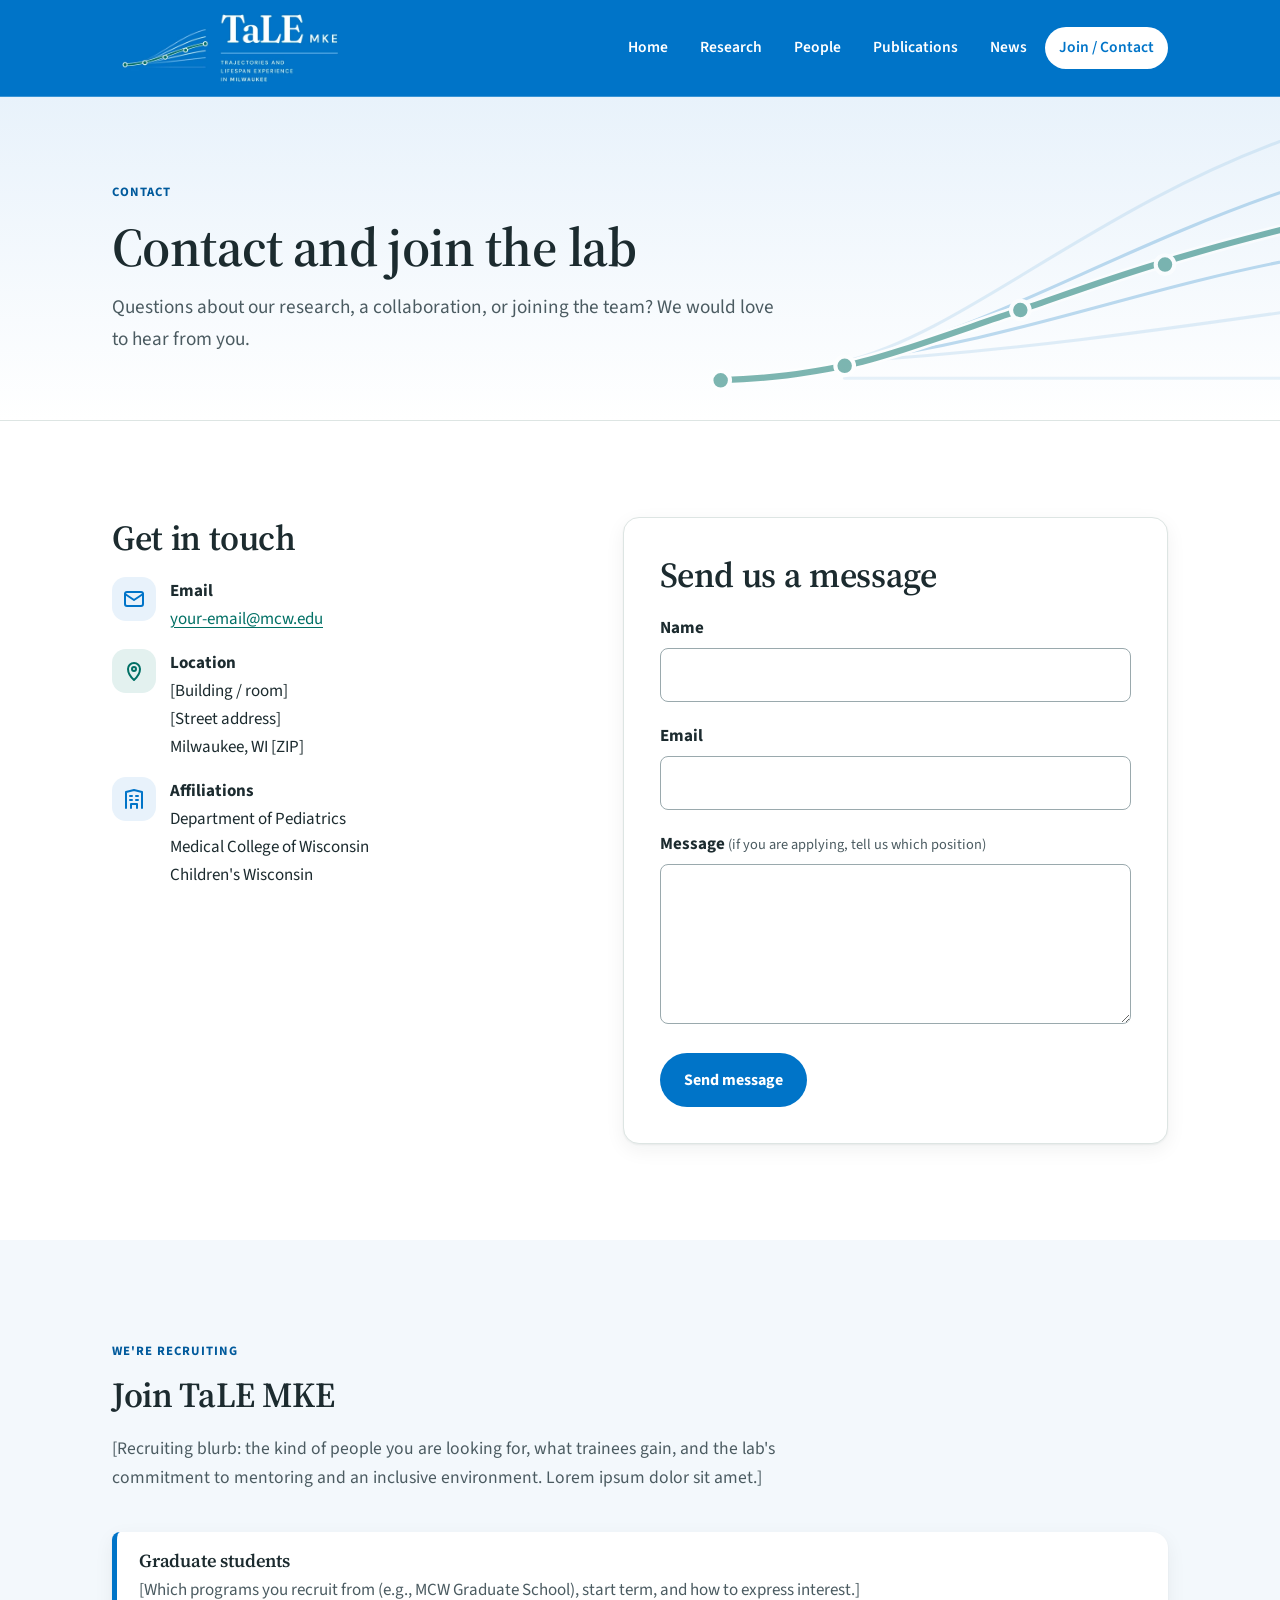
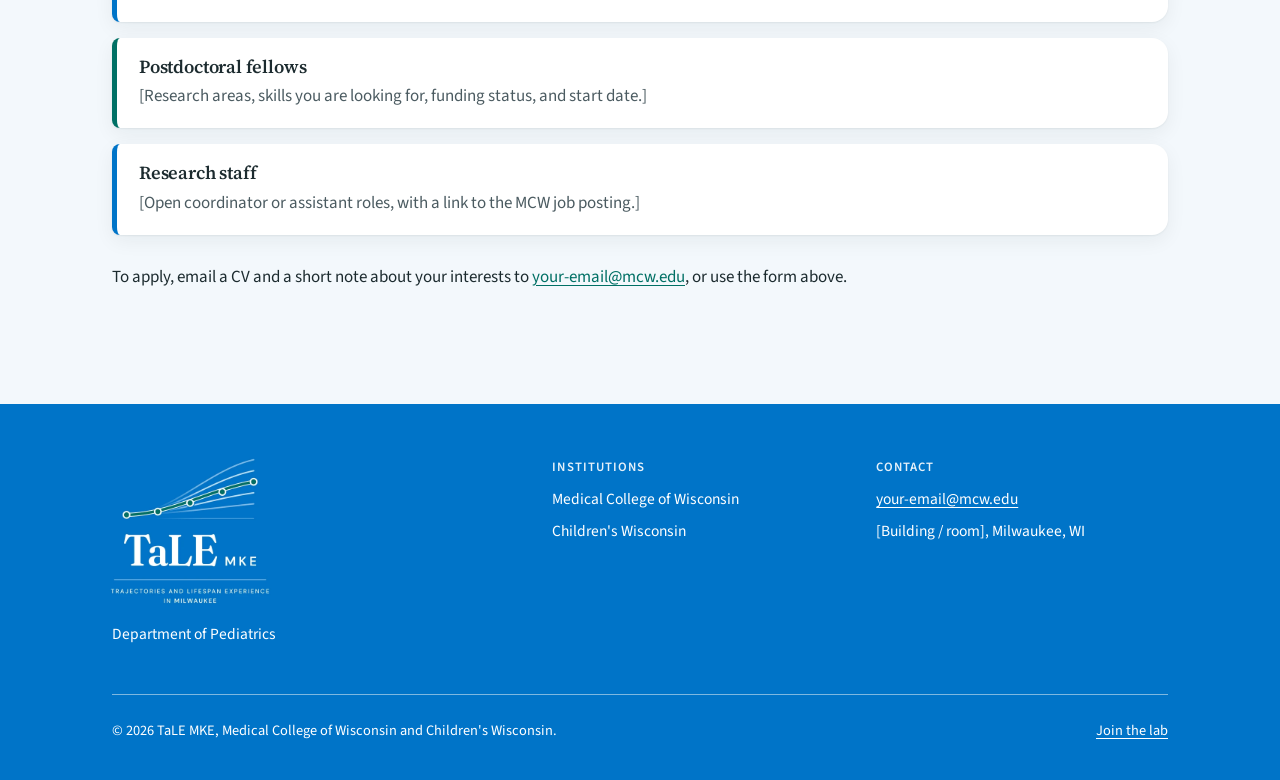
==== contact.html @ 1bf095b0 "Use TaLE MKE logo and match site colors to it Header uses the horizontal logo and the footer the squ" ====
<!DOCTYPE html>
<html lang="en" class="no-js">
<head>
  <meta charset="utf-8">
  <meta name="viewport" content="width=device-width, initial-scale=1">
  <title>Contact and Join | TaLE MKE</title>
  <meta name="description" content="Contact TaLE MKE and see open positions for graduate students, postdocs, and research staff.">
  <link rel="icon" href="assets/img/logo-mark.svg" type="image/svg+xml">
  <link rel="preconnect" href="https://fonts.googleapis.com">
  <link rel="preconnect" href="https://fonts.gstatic.com" crossorigin>
  <link href="https://fonts.googleapis.com/css2?family=Source+Sans+3:wght@400;600;700&family=Source+Serif+4:ital,opsz,wght@0,8..60,600;0,8..60,700;1,8..60,500&display=swap" rel="stylesheet">
  <link rel="stylesheet" href="css/styles.css">
</head>
<body>
  <a class="skip-link" href="#main">Skip to main content</a>

  <header class="site-header">
    <div class="container header-inner">
      <a class="brand" href="index.html">
        <img class="brand-logo" src="assets/img/logo-horizontal.webp" width="280" height="104"
             alt="TaLE MKE: Trajectories and Lifespan Experience in Milwaukee. Home">
      </a>
      <button class="nav-toggle" type="button" aria-expanded="false" aria-controls="site-nav">
        <span class="nav-toggle-bars" aria-hidden="true"></span>
        Menu
      </button>
      <nav class="site-nav" id="site-nav" aria-label="Main">
        <ul>
          <li><a href="index.html">Home</a></li>
          <li><a href="research.html">Research</a></li>
          <li><a href="team.html">People</a></li>
          <li><a href="publications.html">Publications</a></li>
          <li><a href="news.html">News</a></li>
          <li><a href="contact.html" aria-current="page">Join / Contact</a></li>
        </ul>
      </nav>
    </div>
  </header>

  <main id="main">
    <section class="page-hero" aria-labelledby="page-title">
    <svg class="trajectories" viewBox="0 0 600 400" preserveAspectRatio="xMaxYMid slice" aria-hidden="true" focusable="false">
      <g fill="none" stroke-linecap="round" stroke-width="3" stroke="var(--traj-fan)">
        <path d="M140 300 C260 270 380 150 580 80" opacity=".45"/>
        <path d="M140 300 C280 270 400 190 580 130"/>
        <path d="M140 300 C300 280 420 230 580 200"/>
        <path d="M140 300 C300 290 440 270 580 250" opacity=".45"/>
        <path d="M140 316 H580" opacity=".35"/>
      </g>
      <path d="M20 318 C70 316 100 312 140 304 S250 270 310 250 S430 205 580 168" fill="none" stroke="#fff" stroke-width="11" stroke-linecap="round"/>
      <path d="M20 318 C70 316 100 312 140 304 S250 270 310 250 S430 205 580 168" fill="none" stroke="var(--color-secondary)" stroke-width="6" stroke-linecap="round"/>
      <g fill="var(--color-secondary)" stroke="#fff" stroke-width="4">
        <circle cx="20" cy="318" r="9"/><circle cx="140" cy="304" r="9"/><circle cx="310" cy="250" r="9"/><circle cx="450" cy="206" r="9"/><circle cx="580" cy="168" r="9"/>
      </g>
    </svg>
      <div class="container">
        <span class="eyebrow">Contact</span>
        <h1 id="page-title">Contact and join the lab</h1>
        <p class="lede">Questions about our research, a collaboration, or joining the team? We would love to hear from you.</p>
      </div>
    </section>

    <section class="section" aria-labelledby="contact-title">
      <div class="container contact-grid">
        <div>
          <h2 id="contact-title">Get in touch</h2>
          <ul class="contact-list">
            <li>
              <span class="card-icon"><svg viewBox="0 0 24 24" fill="none" stroke="currentColor" stroke-width="2" stroke-linecap="round" stroke-linejoin="round" aria-hidden="true" focusable="false"><rect x="3" y="5" width="18" height="14" rx="2"/><path d="m3 7 9 6 9-6"/></svg></span>
              <div>
                <strong>Email</strong>
                <!-- PLACEHOLDER: lab email -->
                <a href="mailto:your-email@mcw.edu">your-email@mcw.edu</a>
              </div>
            </li>
            <li>
              <span class="card-icon alt"><svg viewBox="0 0 24 24" fill="none" stroke="currentColor" stroke-width="2" stroke-linecap="round" stroke-linejoin="round" aria-hidden="true" focusable="false"><path d="M12 21s-6-5.5-6-11a6 6 0 0 1 12 0c0 5.5-6 11-6 11z"/><circle cx="12" cy="10" r="2"/></svg></span>
              <div>
                <strong>Location</strong>
                <!-- PLACEHOLDER: building and address -->
                [Building / room]<br>[Street address]<br>Milwaukee, WI [ZIP]
              </div>
            </li>
            <li>
              <span class="card-icon"><svg viewBox="0 0 24 24" fill="none" stroke="currentColor" stroke-width="2" stroke-linecap="round" stroke-linejoin="round" aria-hidden="true" focusable="false"><path d="M4 21V5l8-2 8 2v16"/><path d="M9 21v-4h6v4M8 9h2M14 9h2M8 13h2M14 13h2"/></svg></span>
              <div>
                <strong>Affiliations</strong>
                Department of Pediatrics<br>Medical College of Wisconsin<br>Children's Wisconsin
              </div>
            </li>
          </ul>
        </div>

        <div class="card form-card">
          <h2>Send us a message</h2>
          <!--
            FRONT END ONLY. This form does not send anything yet.
            To wire it up (e.g. Formspree):
              1. Create a form at https://formspree.io and copy its endpoint.
              2. Put that URL in action="" below (used when JavaScript is off).
              3. Put the same URL in FORM_ENDPOINT at the top of the form section in js/main.js.
          -->
          <form id="contact-form" action="" method="POST" novalidate>
            <div class="field">
              <label for="name">Name</label>
              <input id="name" name="name" type="text" autocomplete="name" required aria-describedby="name-error">
              <p class="field-error" id="name-error" aria-live="polite"></p>
            </div>
            <div class="field">
              <label for="email">Email</label>
              <input id="email" name="email" type="email" autocomplete="email" required aria-describedby="email-error">
              <p class="field-error" id="email-error" aria-live="polite"></p>
            </div>
            <div class="field">
              <label for="message">Message <span class="hint">(if you are applying, tell us which position)</span></label>
              <textarea id="message" name="message" required aria-describedby="message-error"></textarea>
              <p class="field-error" id="message-error" aria-live="polite"></p>
            </div>
            <button class="btn btn-primary" type="submit">Send message</button>
            <p class="form-status" id="form-status" role="status" aria-live="polite"></p>
          </form>
        </div>
      </div>
    </section>

    <section class="section section-band" aria-labelledby="join-title">
      <div class="container">
        <div class="section-head">
          <span class="eyebrow">We're recruiting</span>
          <h2 id="join-title">Join TaLE MKE</h2>
          <!-- PLACEHOLDER: recruiting blurb -->
          <p>[Recruiting blurb: the kind of people you are looking for, what trainees gain, and the
          lab's commitment to mentoring and an inclusive environment. Lorem ipsum dolor sit amet.]</p>
        </div>
        <ul class="position-list">
            <li class="position">
              <!-- PLACEHOLDER: position details -->
              <h3>Graduate students</h3>
              <p>[Which programs you recruit from (e.g., MCW Graduate School), start term, and how to express interest.]</p>
            </li>
            <li class="position">
              <!-- PLACEHOLDER: position details -->
              <h3>Postdoctoral fellows</h3>
              <p>[Research areas, skills you are looking for, funding status, and start date.]</p>
            </li>
            <li class="position">
              <!-- PLACEHOLDER: position details -->
              <h3>Research staff</h3>
              <p>[Open coordinator or assistant roles, with a link to the MCW job posting.]</p>
            </li>
        </ul>
        <p style="margin-top:28px">To apply, email a CV and a short note about your interests to
        <a href="mailto:your-email@mcw.edu">your-email@mcw.edu</a>, or use the form above.</p>
      </div>
    </section>
  </main>

  <footer class="site-footer">
    <div class="container">
      <div class="footer-grid">
        <div>
          <img class="footer-logo" src="assets/img/logo-square.webp" width="200" height="185"
               alt="TaLE MKE: Trajectories and Lifespan Experience in Milwaukee">
          <p>Department of Pediatrics</p>
        </div>
        <div>
          <h2>Institutions</h2>
          <ul>
            <li>Medical College of Wisconsin</li>
            <li>Children's Wisconsin</li>
          </ul>
        </div>
        <div>
          <h2>Contact</h2>
          <!-- PLACEHOLDER: lab email -->
          <p><a href="mailto:your-email@mcw.edu">your-email@mcw.edu</a></p>
          <!-- PLACEHOLDER: building -->
          <p>[Building / room], Milwaukee, WI</p>
        </div>
      </div>
      <div class="footer-bottom">
        <p>&copy; <span id="year">2026</span> TaLE MKE, Medical College of Wisconsin and Children's Wisconsin.</p>
        <p><a href="contact.html">Join the lab</a></p>
      </div>
    </div>
  </footer>

  <script src="js/main.js"></script>
</body>
</html>
---- css/styles.css ----
/* ==========================================================================
   TaLE MKE: site styles
   Plain CSS, no build step. All brand colors live in :root below.
   ========================================================================== */

/* --------------------------------------------------------------------------
   1. Brand tokens (swap these to rebrand the whole site)
   -------------------------------------------------------------------------- */
:root {
  /* Brand colors, sampled from the TaLE MKE logo (assets/img/brand/).
     tests/check_site.py verifies every text/background pair meets WCAG AA. */
  --color-primary: #0074c8;        /* logo blue: header, footer, buttons, links */
  --color-primary-dark: #005a9c;
  --color-primary-soft: #e8f2fb;

  --color-secondary: #007065;      /* logo green: trajectory line, accents */
  --color-secondary-dark: #00544c;
  --color-secondary-soft: #e3f1ef;

  --color-accent-light: #7eb8e0;   /* logo light-blue fan lines */
  --color-accent-pale: #c1ddf4;    /* logo pale-blue fan lines */
  --color-band: #f3f8fc;           /* alternating section background */

  /* Stroke color for the decorative trajectory fan (overridden on blue) */
  --traj-fan: var(--color-accent-light);

  /* Text and surfaces */
  --color-text: #1c2b2f;
  --color-text-muted: #4b5b61;
  --color-bg: #ffffff;
  --color-border: #dde5e3;
  --color-error: #b3261e;
  --color-success: #1e6b3a;

  /* Type */
  --font-heading: "Source Serif 4", Georgia, "Times New Roman", serif;
  --font-body: "Source Sans 3", -apple-system, BlinkMacSystemFont, "Segoe UI", Roboto, Arial, sans-serif;

  /* Shape and spacing */
  --radius-sm: 8px;
  --radius: 16px;
  --radius-lg: 24px;
  --shadow: 0 1px 2px rgba(16, 40, 38, 0.06), 0 6px 20px rgba(16, 40, 38, 0.06);
  --shadow-hover: 0 2px 4px rgba(16, 40, 38, 0.08), 0 12px 32px rgba(16, 40, 38, 0.1);
  --container: 1120px;
  --gutter: clamp(16px, 4vw, 32px);
  --section-space: clamp(56px, 8vw, 96px);
}

/* --------------------------------------------------------------------------
   2. Base
   -------------------------------------------------------------------------- */
*,
*::before,
*::after { box-sizing: border-box; }

html { scroll-behavior: smooth; }
@media (prefers-reduced-motion: reduce) {
  html { scroll-behavior: auto; }
  *, *::before, *::after { transition: none !important; animation: none !important; }
}

body {
  margin: 0;
  font-family: var(--font-body);
  font-size: 1.0625rem;
  line-height: 1.65;
  color: var(--color-text);
  background: var(--color-bg);
  -webkit-font-smoothing: antialiased;
}

img { max-width: 100%; height: auto; display: block; }

h1, h2, h3, h4 {
  font-family: var(--font-heading);
  line-height: 1.2;
  color: var(--color-text);
  margin: 0 0 0.5em;
  font-weight: 600;
  letter-spacing: -0.01em;
}
h1 { font-size: clamp(2.2rem, 5vw, 3.4rem); }
h2 { font-size: clamp(1.6rem, 3vw, 2.2rem); }
h3 { font-size: 1.25rem; }

p { margin: 0 0 1em; }

a {
  color: var(--color-secondary);
  text-underline-offset: 3px;
  text-decoration-thickness: 1px;
}
a:hover { color: var(--color-secondary-dark); text-decoration-thickness: 2px; }

:focus-visible {
  outline: 3px solid var(--color-secondary);
  outline-offset: 3px;
  border-radius: 4px;
}

.container {
  width: 100%;
  max-width: var(--container);
  margin: 0 auto;
  padding: 0 var(--gutter);
}

.visually-hidden {
  position: absolute !important;
  width: 1px; height: 1px;
  padding: 0; margin: -1px;
  overflow: hidden; clip: rect(0 0 0 0);
  white-space: nowrap; border: 0;
}

.skip-link {
  position: absolute;
  left: 16px; top: -100px;
  z-index: 100;
  padding: 10px 16px;
  background: var(--color-primary);
  color: #fff;
  border-radius: var(--radius-sm);
  font-weight: 600;
}
.skip-link:focus { top: 12px; color: #fff; }

/* --------------------------------------------------------------------------
   3. Header and navigation
   -------------------------------------------------------------------------- */
.site-header {
  position: sticky;
  top: 0;
  z-index: 50;
  background: var(--color-primary);
  border-bottom: 1px solid rgba(255, 255, 255, 0.22);
}
.header-inner {
  display: flex;
  align-items: center;
  justify-content: space-between;
  gap: 16px;
  min-height: 96px;
}

.brand { display: block; flex: none; line-height: 0; }
.brand-logo { width: 236px; height: auto; }
@media (max-width: 420px) { .brand-logo { width: 176px; } }

.nav-toggle {
  display: none;
  align-items: center;
  gap: 8px;
  padding: 8px 14px;
  font: inherit;
  font-weight: 600;
  font-size: 0.95rem;
  color: #fff;
  background: rgba(255, 255, 255, 0.14);
  border: 1px solid rgba(255, 255, 255, 0.5);
  border-radius: 999px;
  cursor: pointer;
}
.nav-toggle-bars,
.nav-toggle-bars::before,
.nav-toggle-bars::after {
  display: block;
  width: 18px; height: 2px;
  background: currentColor;
  border-radius: 2px;
  position: relative;
  transition: transform 0.2s ease;
}
.nav-toggle-bars::before,
.nav-toggle-bars::after { content: ""; position: absolute; left: 0; }
.nav-toggle-bars::before { top: -6px; }
.nav-toggle-bars::after { top: 6px; }
.nav-toggle[aria-expanded="true"] .nav-toggle-bars { background: transparent; }
.nav-toggle[aria-expanded="true"] .nav-toggle-bars::before { transform: translateY(6px) rotate(45deg); }
.nav-toggle[aria-expanded="true"] .nav-toggle-bars::after { transform: translateY(-6px) rotate(-45deg); }

.site-nav ul {
  display: flex;
  gap: 4px;
  list-style: none;
  margin: 0;
  padding: 0;
}
.site-nav a {
  display: block;
  padding: 8px 14px;
  border-radius: 999px;
  color: #fff;
  text-decoration: none;
  font-weight: 600;
  font-size: 0.97rem;
}
.site-nav a:hover { background: rgba(255, 255, 255, 0.16); color: #fff; }
.site-nav a[aria-current="page"] { background: #fff; color: var(--color-primary); }
.site-header :focus-visible { outline-color: #fff; }

@media (max-width: 900px) {
  .nav-toggle { display: inline-flex; }
  .site-nav {
    position: absolute;
    left: 0; right: 0; top: 100%;
    background: var(--color-primary);
    border-bottom: 1px solid rgba(255, 255, 255, 0.22);
    box-shadow: 0 12px 24px rgba(0, 40, 80, 0.2);
    display: none;
  }
  .site-nav.is-open { display: block; }
  .site-nav ul { flex-direction: column; padding: 12px var(--gutter) 20px; gap: 2px; }
  .site-nav a { padding: 12px 14px; border-radius: var(--radius-sm); }
  /* Without JS the toggle does nothing, so show the menu inline instead. */
  .no-js .nav-toggle { display: none; }
  .no-js .site-nav { display: block; position: static; box-shadow: none; border: 0; }
  .no-js .header-inner { flex-wrap: wrap; }
}

/* --------------------------------------------------------------------------
   4. Page sections
   -------------------------------------------------------------------------- */
.section { padding: var(--section-space) 0; }
.section-band { background: var(--color-band); }
.section-tint { background: var(--color-primary-soft); }

.eyebrow {
  display: inline-block;
  font-size: 0.8rem;
  font-weight: 700;
  letter-spacing: 0.08em;
  text-transform: uppercase;
  color: var(--color-primary-dark);
  margin-bottom: 12px;
}

.section-head { max-width: 680px; margin-bottom: 40px; }
.section-head p { color: var(--color-text-muted); font-size: 1.1rem; }

.lede { font-size: 1.2rem; color: var(--color-text-muted); max-width: 680px; }

/* Page title band on inner pages */
.page-hero {
  position: relative;
  overflow: hidden;
  padding: clamp(48px, 7vw, 80px) 0 clamp(40px, 6vw, 64px);
  background: linear-gradient(180deg, var(--color-primary-soft) 0%, #fff 100%);
  border-bottom: 1px solid var(--color-border);
}
.page-hero h1 { margin-bottom: 12px; }
.page-hero .lede { margin: 0; }

/* Decorative "trajectory" lines used behind heroes */
.trajectories {
  position: absolute;
  right: -40px;
  top: 0;
  width: min(620px, 70%);
  height: 100%;
  pointer-events: none;
  opacity: 0.5;
}

/* Home hero: logo blue with white type */
.hero {
  --traj-fan: var(--color-accent-pale);
  position: relative;
  overflow: hidden;
  padding: clamp(56px, 9vw, 112px) 0 clamp(56px, 8vw, 96px);
  background: var(--color-primary);
  color: #fff;
}
.hero-grid {
  position: relative;
  display: grid;
  grid-template-columns: 1.15fr 1fr;
  gap: clamp(32px, 5vw, 64px);
  align-items: center;
}
.hero h1 { margin-bottom: 8px; color: #fff; }
.hero .eyebrow { color: #fff; }
.hero-expansion {
  font-size: clamp(0.85rem, 1.6vw, 1rem);
  font-weight: 600;
  letter-spacing: 0.16em;
  text-transform: uppercase;
  color: #fff;
  padding-bottom: 20px;
  border-bottom: 2px solid var(--color-accent-light);
  margin-bottom: 20px;
  max-width: 520px;
}
.hero .lede { margin-bottom: 28px; color: #fff; }
.hero .trajectories { opacity: 0.35; }
.hero .btn-primary { background: #fff; color: var(--color-primary); }
.hero .btn-primary:hover { background: var(--color-primary-soft); color: var(--color-primary-dark); }
.hero .btn-secondary { background: transparent; color: #fff; border-color: #fff; }
.hero .btn-secondary:hover { background: rgba(255, 255, 255, 0.14); color: #fff; }
.hero :focus-visible { outline-color: #fff; }
.hero-media img {
  border-radius: var(--radius-lg);
  box-shadow: var(--shadow-hover);
  aspect-ratio: 4 / 3;
  object-fit: cover;
  width: 100%;
}

.affiliations {
  display: flex;
  flex-wrap: wrap;
  gap: 10px;
  list-style: none;
  padding: 0;
  margin: 0 0 32px;
}
.affiliations li {
  display: inline-flex;
  align-items: center;
  gap: 8px;
  padding: 6px 14px;
  background: #fff;
  border: 1px solid var(--color-border);
  border-radius: 999px;
  font-size: 0.92rem;
  font-weight: 600;
  color: var(--color-text);
}
.dot { width: 10px; height: 10px; border-radius: 50%; flex: none; }
.dot-primary { background: var(--color-primary); }
.dot-secondary { background: var(--color-secondary); }

@media (max-width: 860px) {
  .hero-grid { grid-template-columns: 1fr; }
  .hero-media { order: -1; max-width: 560px; }
  .hero .trajectories { display: none; }
}

/* --------------------------------------------------------------------------
   5. Buttons
   -------------------------------------------------------------------------- */
.btn-row { display: flex; flex-wrap: wrap; gap: 12px; }
.btn {
  display: inline-flex;
  align-items: center;
  gap: 8px;
  padding: 12px 22px;
  border-radius: 999px;
  font: inherit;
  font-weight: 700;
  font-size: 1rem;
  text-decoration: none;
  border: 2px solid transparent;
  cursor: pointer;
  transition: background-color 0.15s ease, color 0.15s ease, transform 0.15s ease;
}
.btn:hover { transform: translateY(-1px); text-decoration: none; }
.btn-primary { background: var(--color-primary); color: #fff; }
.btn-primary:hover { background: var(--color-primary-dark); color: #fff; }
.btn-secondary { background: #fff; color: var(--color-primary); border-color: var(--color-primary); }
.btn-secondary:hover { background: var(--color-primary-soft); color: var(--color-primary-dark); }

/* --------------------------------------------------------------------------
   6. Cards and grids
   -------------------------------------------------------------------------- */
.grid {
  display: grid;
  gap: 24px;
  grid-template-columns: repeat(auto-fill, minmax(260px, 1fr));
}
.grid-2 { grid-template-columns: repeat(2, 1fr); }
@media (max-width: 720px) { .grid-2 { grid-template-columns: 1fr; } }

.card {
  background: #fff;
  border: 1px solid var(--color-border);
  border-radius: var(--radius);
  padding: 28px;
  box-shadow: var(--shadow);
  transition: box-shadow 0.2s ease, transform 0.2s ease;
}
.card h3 { margin-bottom: 8px; }
.card p:last-child { margin-bottom: 0; }

a.card-link {
  display: flex;
  flex-direction: column;
  text-decoration: none;
  color: var(--color-text);
}
a.card-link:hover { box-shadow: var(--shadow-hover); transform: translateY(-3px); color: var(--color-text); }
a.card-link p { color: var(--color-text-muted); }
.card-cta {
  margin-top: auto;
  padding-top: 12px;
  font-weight: 700;
  color: var(--color-secondary);
}
.card-cta::after { content: " \2192"; }

.card-icon {
  width: 48px; height: 48px;
  display: grid;
  place-items: center;
  border-radius: 14px;
  margin-bottom: 16px;
  background: var(--color-primary-soft);
  color: var(--color-primary);
}
.card-icon.alt { background: var(--color-secondary-soft); color: var(--color-secondary); }
.card-icon svg { width: 24px; height: 24px; }

/* Research focus areas */
.focus-card { border-top: 5px solid var(--color-primary); }
.focus-card:nth-child(even) { border-top-color: var(--color-secondary); }
.focus-number {
  font-family: var(--font-heading);
  font-size: 0.95rem;
  font-weight: 700;
  color: var(--color-primary);
  margin-bottom: 6px;
  display: block;
}
.focus-card:nth-child(even) .focus-number { color: var(--color-secondary); }

/* Mission block */
.mission {
  font-family: var(--font-heading);
  font-size: clamp(1.3rem, 2.6vw, 1.75rem);
  line-height: 1.45;
  color: var(--color-primary-dark);
  border-left: 5px solid var(--color-secondary);
  padding: 4px 0 4px 24px;
  margin: 0 0 24px;
  max-width: 820px;
}

/* PI bio */
.pi-bio {
  display: grid;
  grid-template-columns: 280px 1fr;
  gap: clamp(28px, 5vw, 56px);
  align-items: start;
}
.pi-bio img { border-radius: var(--radius-lg); box-shadow: var(--shadow); aspect-ratio: 4 / 5; object-fit: cover; width: 100%; }
.pi-title { color: var(--color-text-muted); font-weight: 600; margin-bottom: 20px; }
@media (max-width: 720px) {
  .pi-bio { grid-template-columns: 1fr; }
  .pi-bio img { max-width: 260px; }
}

/* Team cards */
.person-card { padding: 0; overflow: hidden; display: flex; flex-direction: column; }
.person-card img { aspect-ratio: 1 / 1; object-fit: cover; width: 100%; background: var(--color-primary-soft); }
.person-body { padding: 20px 22px 24px; }
.person-body h3 { margin-bottom: 4px; }
.person-role {
  display: inline-block;
  font-size: 0.85rem;
  font-weight: 700;
  color: var(--color-primary-dark);
  background: var(--color-primary-soft);
  padding: 3px 10px;
  border-radius: 999px;
  margin-bottom: 12px;
}
.person-card:nth-child(even) .person-role { color: var(--color-secondary-dark); background: var(--color-secondary-soft); }
.person-body p { color: var(--color-text-muted); margin: 0; font-size: 0.98rem; }
.person-card.is-pi { border: 2px solid var(--color-primary); }

.team-group { margin-bottom: 56px; }
.team-group:last-child { margin-bottom: 0; }
.team-group > h2 { font-size: 1.5rem; margin-bottom: 24px; }

/* --------------------------------------------------------------------------
   7. Publications
   -------------------------------------------------------------------------- */
.pub-year { margin-bottom: 48px; }
.pub-year:last-child { margin-bottom: 0; }
.pub-year h2 {
  display: flex;
  align-items: center;
  gap: 16px;
  font-size: 1.6rem;
  color: var(--color-primary);
  margin-bottom: 20px;
}
.pub-year h2::after { content: ""; flex: 1; height: 1px; background: var(--color-border); }

.pub-list { list-style: none; margin: 0; padding: 0; display: grid; gap: 16px; }
.pub {
  background: #fff;
  border: 1px solid var(--color-border);
  border-radius: var(--radius);
  padding: 20px 24px;
}
.pub-authors { color: var(--color-text-muted); font-size: 0.97rem; margin: 0 0 4px; }
.pub-authors .me { color: var(--color-text); font-weight: 700; }
.pub-title { font-family: var(--font-heading); font-size: 1.15rem; font-weight: 600; margin: 0 0 4px; line-height: 1.35; }
.pub-venue { margin: 0 0 12px; color: var(--color-text-muted); }
.pub-venue cite { font-style: italic; color: var(--color-text); }
.pub-links { display: flex; flex-wrap: wrap; gap: 8px; list-style: none; padding: 0; margin: 0; }
.pub-links a {
  display: inline-block;
  padding: 4px 12px;
  border: 1px solid var(--color-secondary);
  border-radius: 999px;
  font-size: 0.88rem;
  font-weight: 700;
  text-decoration: none;
}
.pub-links a:hover { background: var(--color-secondary-soft); }

.note {
  background: var(--color-secondary-soft);
  border-radius: var(--radius);
  padding: 16px 20px;
  margin-bottom: 40px;
  color: var(--color-text);
}
.note a { color: var(--color-primary-dark); }

/* --------------------------------------------------------------------------
   8. News
   -------------------------------------------------------------------------- */
.news-list { list-style: none; margin: 0; padding: 0; display: grid; gap: 20px; max-width: 820px; }
.news-item {
  display: grid;
  grid-template-columns: 130px 1fr;
  gap: 24px;
  background: #fff;
  border: 1px solid var(--color-border);
  border-radius: var(--radius);
  padding: 24px 28px;
  box-shadow: var(--shadow);
}
.news-date {
  font-weight: 700;
  color: var(--color-primary);
  font-size: 0.95rem;
  padding-top: 3px;
}
.news-item h2, .news-item h3 { font-size: 1.25rem; margin-bottom: 6px; }
.news-item p { margin: 0; color: var(--color-text-muted); }
@media (max-width: 600px) {
  .news-item { grid-template-columns: 1fr; gap: 6px; padding: 20px; }
}

/* --------------------------------------------------------------------------
   9. Contact and join
   -------------------------------------------------------------------------- */
.contact-grid {
  display: grid;
  grid-template-columns: 1fr 1.2fr;
  gap: clamp(32px, 5vw, 56px);
  align-items: start;
}
@media (max-width: 860px) { .contact-grid { grid-template-columns: 1fr; } }

.contact-list { list-style: none; padding: 0; margin: 0 0 32px; display: grid; gap: 16px; }
.contact-list li { display: grid; grid-template-columns: 44px 1fr; gap: 14px; align-items: start; }
.contact-list .card-icon { width: 44px; height: 44px; margin: 0; }
.contact-list strong { display: block; }

.position-list { list-style: none; padding: 0; margin: 0; display: grid; gap: 16px; }
.position {
  border-left: 5px solid var(--color-secondary);
  background: #fff;
  border-radius: var(--radius-sm) var(--radius) var(--radius) var(--radius-sm);
  padding: 18px 22px;
  box-shadow: var(--shadow);
}
.position:nth-child(odd) { border-left-color: var(--color-primary); }
.position h3 { margin-bottom: 4px; font-size: 1.15rem; }
.position p { margin: 0; color: var(--color-text-muted); }

.form-card { padding: clamp(24px, 4vw, 36px); }
.field { margin-bottom: 20px; }
.field label { display: block; font-weight: 700; margin-bottom: 6px; }
.field .hint { font-weight: 400; color: var(--color-text-muted); font-size: 0.9rem; }
.field input,
.field textarea {
  width: 100%;
  font: inherit;
  color: var(--color-text);
  padding: 12px 14px;
  border: 1.5px solid #9aa9ad;
  border-radius: var(--radius-sm);
  background: #fff;
}
.field textarea { min-height: 160px; resize: vertical; }
.field input:focus,
.field textarea:focus {
  outline: none;
  border-color: var(--color-secondary);
  box-shadow: 0 0 0 3px var(--color-secondary-soft);
}
.field [aria-invalid="true"] { border-color: var(--color-error); }
.field-error { color: var(--color-error); font-size: 0.92rem; margin: 6px 0 0; font-weight: 600; }
.field-error:empty { display: none; }

.form-status { margin-top: 16px; padding: 12px 16px; border-radius: var(--radius-sm); font-weight: 600; }
.form-status:empty { display: none; }
.form-status.is-success { background: #e4f3e9; color: var(--color-success); }
.form-status.is-error { background: #fbe9e7; color: var(--color-error); }

/* --------------------------------------------------------------------------
   10. Footer
   -------------------------------------------------------------------------- */
.site-footer {
  background: var(--color-primary);
  color: #fff;
  padding: 56px 0 32px;
  font-size: 0.97rem;
}
.site-footer a { color: #fff; }
.site-footer :focus-visible { outline-color: #fff; }
.site-footer a:hover { color: #fff; }
.footer-grid {
  display: grid;
  grid-template-columns: 1.4fr 1fr 1fr;
  gap: 32px;
  margin-bottom: 40px;
}
.footer-logo { width: 180px; height: auto; margin: -12px 0 8px -12px; }
.site-footer h2 { font-family: var(--font-body); font-size: 0.8rem; letter-spacing: 0.08em; text-transform: uppercase; color: #fff; opacity: 0.9; margin-bottom: 12px; }
.site-footer ul { list-style: none; margin: 0; padding: 0; display: grid; gap: 6px; }
.site-footer p { margin-bottom: 6px; }
.footer-bottom {
  border-top: 1px solid var(--color-accent-light);
  padding-top: 24px;
  display: flex;
  flex-wrap: wrap;
  justify-content: space-between;
  gap: 12px;
  color: #fff;
  font-size: 0.9rem;
}
@media (max-width: 760px) { .footer-grid { grid-template-columns: 1fr; } }

.page-hero .container { position: relative; }
@media (max-width: 600px) { .page-hero .trajectories { opacity: 0.25; } }
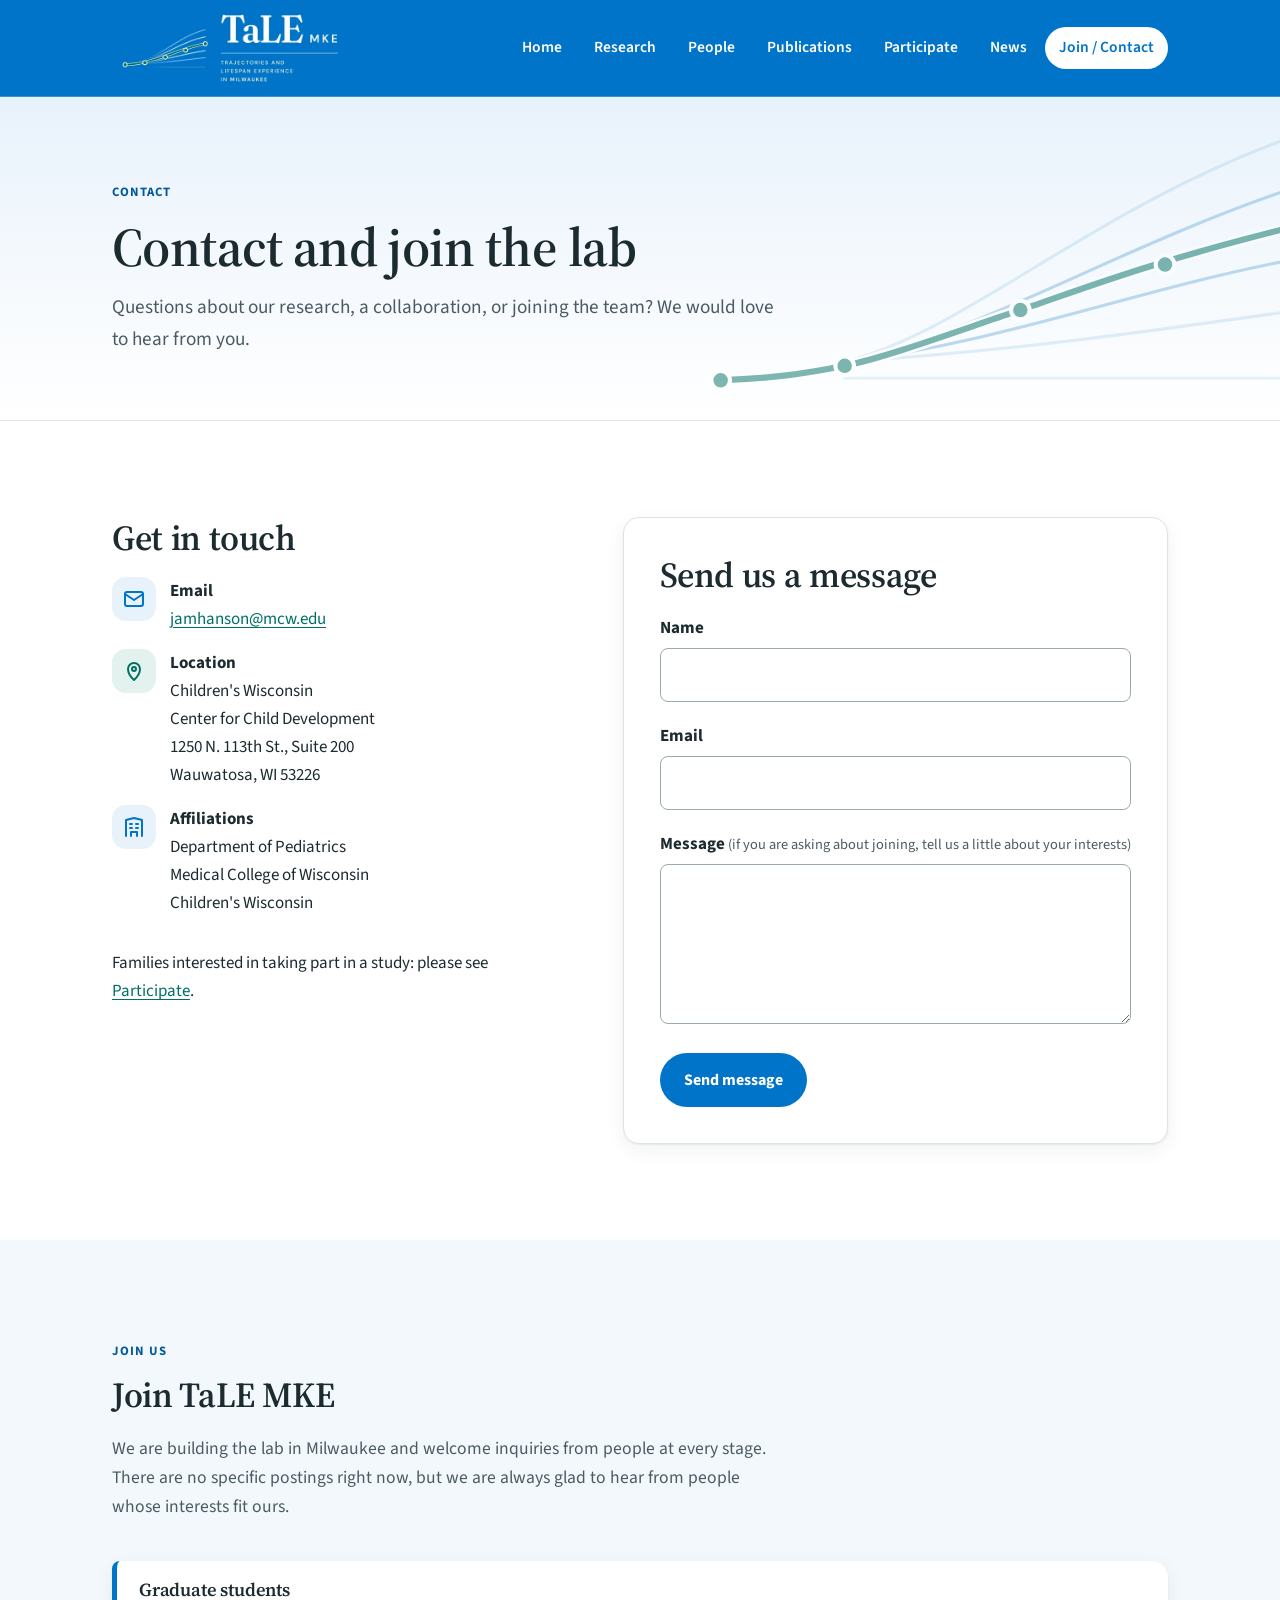
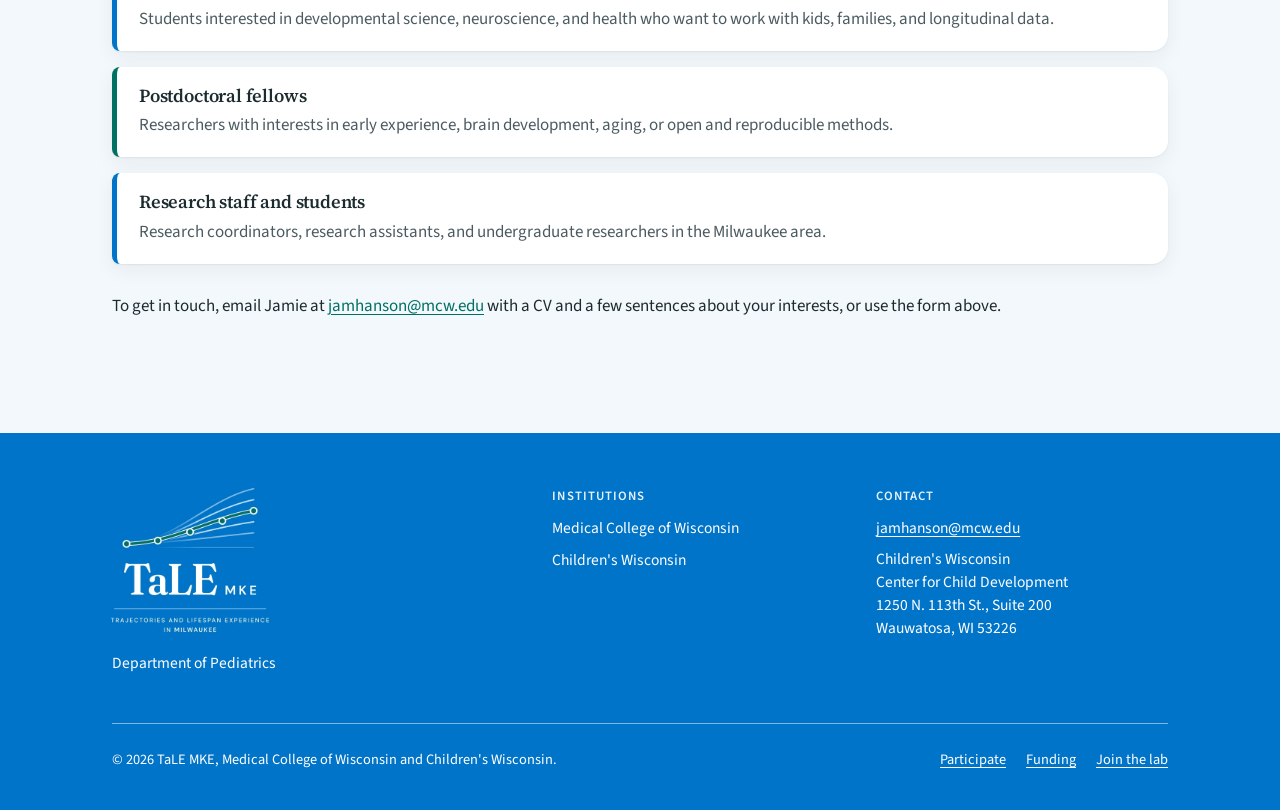
==== commit ae4e8d58: "Build out lab site with real content from interview and CV - Research: tagline, expanded mission, fo" ====
--- a/contact.html
+++ b/contact.html
@@ -4,7 +4,7 @@
   <meta charset="utf-8">
   <meta name="viewport" content="width=device-width, initial-scale=1">
   <title>Contact and Join | TaLE MKE</title>
-  <meta name="description" content="Contact TaLE MKE and see open positions for graduate students, postdocs, and research staff.">
+  <meta name="description" content="Contact TaLE MKE, and how graduate students, postdocs, and research staff can join the lab.">
   <link rel="icon" href="assets/img/logo-mark.svg" type="image/svg+xml">
   <link rel="preconnect" href="https://fonts.googleapis.com">
   <link rel="preconnect" href="https://fonts.gstatic.com" crossorigin>
@@ -30,6 +30,7 @@
           <li><a href="research.html">Research</a></li>
           <li><a href="team.html">People</a></li>
           <li><a href="publications.html">Publications</a></li>
+          <li><a href="participate.html">Participate</a></li>
           <li><a href="news.html">News</a></li>
           <li><a href="contact.html" aria-current="page">Join / Contact</a></li>
         </ul>
@@ -69,16 +70,14 @@
               <span class="card-icon"><svg viewBox="0 0 24 24" fill="none" stroke="currentColor" stroke-width="2" stroke-linecap="round" stroke-linejoin="round" aria-hidden="true" focusable="false"><rect x="3" y="5" width="18" height="14" rx="2"/><path d="m3 7 9 6 9-6"/></svg></span>
               <div>
                 <strong>Email</strong>
-                <!-- PLACEHOLDER: lab email -->
-                <a href="mailto:your-email@mcw.edu">your-email@mcw.edu</a>
+                <a href="mailto:jamhanson@mcw.edu">jamhanson@mcw.edu</a>
               </div>
             </li>
             <li>
               <span class="card-icon alt"><svg viewBox="0 0 24 24" fill="none" stroke="currentColor" stroke-width="2" stroke-linecap="round" stroke-linejoin="round" aria-hidden="true" focusable="false"><path d="M12 21s-6-5.5-6-11a6 6 0 0 1 12 0c0 5.5-6 11-6 11z"/><circle cx="12" cy="10" r="2"/></svg></span>
               <div>
                 <strong>Location</strong>
-                <!-- PLACEHOLDER: building and address -->
-                [Building / room]<br>[Street address]<br>Milwaukee, WI [ZIP]
+                <address>Children's Wisconsin<br>Center for Child Development<br>1250 N. 113th St., Suite 200<br>Wauwatosa, WI 53226</address>
               </div>
             </li>
             <li>
@@ -89,35 +88,37 @@
               </div>
             </li>
           </ul>
+          <p>Families interested in taking part in a study: please see <a href="participate.html">Participate</a>.</p>
         </div>
 
         <div class="card form-card">
-          <h2>Send us a message</h2>
+          <h2 id="form-title">Send us a message</h2>
           <!--
             FRONT END ONLY. This form does not send anything yet.
-            To wire it up (e.g. Formspree):
-              1. Create a form at https://formspree.io and copy its endpoint.
-              2. Put that URL in action="" below (used when JavaScript is off).
-              3. Put the same URL in FORM_ENDPOINT at the top of the form section in js/main.js.
+            To wire it up (e.g. Formspree), set FORM_ENDPOINT in js/main.js and
+            put the same URL in action="" below (used when JavaScript is off).
           -->
-          <form id="contact-form" action="" method="POST" novalidate>
+          <form class="js-form" id="contact-form" action="" method="POST" novalidate aria-labelledby="form-title">
+            <input type="hidden" name="_form" value="contact">
             <div class="field">
               <label for="name">Name</label>
-              <input id="name" name="name" type="text" autocomplete="name" required aria-describedby="name-error">
+              <input id="name" name="name" type="text" autocomplete="name" required
+                     data-error="Please enter your name." aria-describedby="name-error">
               <p class="field-error" id="name-error" aria-live="polite"></p>
             </div>
             <div class="field">
               <label for="email">Email</label>
-              <input id="email" name="email" type="email" autocomplete="email" required aria-describedby="email-error">
+              <input id="email" name="email" type="email" autocomplete="email" required
+                     data-error="Please enter a valid email address, like name@example.com." aria-describedby="email-error">
               <p class="field-error" id="email-error" aria-live="polite"></p>
             </div>
             <div class="field">
-              <label for="message">Message <span class="hint">(if you are applying, tell us which position)</span></label>
-              <textarea id="message" name="message" required aria-describedby="message-error"></textarea>
+              <label for="message">Message <span class="hint">(if you are asking about joining, tell us a little about your interests)</span></label>
+              <textarea id="message" name="message" required data-error="Please enter a message." aria-describedby="message-error"></textarea>
               <p class="field-error" id="message-error" aria-live="polite"></p>
             </div>
             <button class="btn btn-primary" type="submit">Send message</button>
-            <p class="form-status" id="form-status" role="status" aria-live="polite"></p>
+            <p class="form-status" role="status" aria-live="polite"></p>
           </form>
         </div>
       </div>
@@ -126,31 +127,27 @@
     <section class="section section-band" aria-labelledby="join-title">
       <div class="container">
         <div class="section-head">
-          <span class="eyebrow">We're recruiting</span>
+          <span class="eyebrow">Join us</span>
           <h2 id="join-title">Join TaLE MKE</h2>
-          <!-- PLACEHOLDER: recruiting blurb -->
-          <p>[Recruiting blurb: the kind of people you are looking for, what trainees gain, and the
-          lab's commitment to mentoring and an inclusive environment. Lorem ipsum dolor sit amet.]</p>
+          <p>We are building the lab in Milwaukee and welcome inquiries from people at every stage. There are no
+          specific postings right now, but we are always glad to hear from people whose interests fit ours.</p>
         </div>
         <ul class="position-list">
             <li class="position">
-              <!-- PLACEHOLDER: position details -->
               <h3>Graduate students</h3>
-              <p>[Which programs you recruit from (e.g., MCW Graduate School), start term, and how to express interest.]</p>
+              <p>Students interested in developmental science, neuroscience, and health who want to work with kids, families, and longitudinal data.</p>
             </li>
             <li class="position">
-              <!-- PLACEHOLDER: position details -->
               <h3>Postdoctoral fellows</h3>
-              <p>[Research areas, skills you are looking for, funding status, and start date.]</p>
+              <p>Researchers with interests in early experience, brain development, aging, or open and reproducible methods.</p>
             </li>
             <li class="position">
-              <!-- PLACEHOLDER: position details -->
-              <h3>Research staff</h3>
-              <p>[Open coordinator or assistant roles, with a link to the MCW job posting.]</p>
+              <h3>Research staff and students</h3>
+              <p>Research coordinators, research assistants, and undergraduate researchers in the Milwaukee area.</p>
             </li>
         </ul>
-        <p style="margin-top:28px">To apply, email a CV and a short note about your interests to
-        <a href="mailto:your-email@mcw.edu">your-email@mcw.edu</a>, or use the form above.</p>
+        <p style="margin-top:28px">To get in touch, email Jamie at <a href="mailto:jamhanson@mcw.edu">jamhanson@mcw.edu</a> with a CV
+        and a few sentences about your interests, or use the form above.</p>
       </div>
     </section>
   </main>
@@ -172,15 +169,17 @@
         </div>
         <div>
           <h2>Contact</h2>
-          <!-- PLACEHOLDER: lab email -->
-          <p><a href="mailto:your-email@mcw.edu">your-email@mcw.edu</a></p>
-          <!-- PLACEHOLDER: building -->
-          <p>[Building / room], Milwaukee, WI</p>
+          <p><a href="mailto:jamhanson@mcw.edu">jamhanson@mcw.edu</a></p>
+          <address>Children's Wisconsin<br>Center for Child Development<br>1250 N. 113th St., Suite 200<br>Wauwatosa, WI 53226</address>
         </div>
       </div>
       <div class="footer-bottom">
         <p>&copy; <span id="year">2026</span> TaLE MKE, Medical College of Wisconsin and Children's Wisconsin.</p>
-        <p><a href="contact.html">Join the lab</a></p>
+        <ul class="footer-links">
+          <li><a href="participate.html">Participate</a></li>
+          <li><a href="funding.html">Funding</a></li>
+          <li><a href="contact.html">Join the lab</a></li>
+        </ul>
       </div>
     </div>
   </footer>
--- a/css/styles.css
+++ b/css/styles.css
@@ -200,7 +200,8 @@
 .site-nav a[aria-current="page"] { background: #fff; color: var(--color-primary); }
 .site-header :focus-visible { outline-color: #fff; }
 
-@media (max-width: 900px) {
+/* Mobile nav below 1040px: seven nav items need room next to the logo. */
+@media (max-width: 1040px) {
   .nav-toggle { display: inline-flex; }
   .site-nav {
     position: absolute;
@@ -641,3 +642,211 @@
 
 .page-hero .container { position: relative; }
 @media (max-width: 600px) { .page-hero .trajectories { opacity: 0.25; } }
+
+/* --------------------------------------------------------------------------
+   11. Build-out: home tagline, people, publications, participate, funding
+   -------------------------------------------------------------------------- */
+address { font-style: normal; }
+
+.hero-tagline {
+  font-family: var(--font-heading);
+  font-style: italic;
+  font-size: clamp(1.4rem, 3vw, 1.9rem);
+  line-height: 1.3;
+  color: #fff;
+  margin-bottom: 28px;
+}
+
+.grid-3 { grid-template-columns: repeat(3, 1fr); }
+@media (max-width: 900px) { .grid-3 { grid-template-columns: repeat(2, 1fr); } }
+@media (max-width: 600px) { .grid-3 { grid-template-columns: 1fr; } }
+
+.prose { max-width: 760px; }
+.prose-wide { max-width: 820px; }
+
+/* People */
+.pi-card {
+  display: grid;
+  grid-template-columns: 220px 1fr;
+  gap: 32px;
+  align-items: center;
+  max-width: 860px;
+}
+.pi-card img { border-radius: var(--radius); aspect-ratio: 1 / 1; object-fit: cover; width: 100%; }
+.pi-card h3 { font-size: 1.6rem; margin-bottom: 4px; }
+@media (max-width: 640px) {
+  .pi-card { grid-template-columns: 1fr; }
+  .pi-card img { max-width: 220px; }
+}
+
+.team-subhead { font-size: 1.25rem; margin: 8px 0 16px; }
+.alumni-grid {
+  display: grid;
+  gap: 16px;
+  grid-template-columns: repeat(auto-fill, minmax(280px, 1fr));
+  margin-bottom: 40px;
+}
+.alumni-grid:last-child { margin-bottom: 0; }
+.alum {
+  display: flex;
+  gap: 16px;
+  align-items: flex-start;
+  background: #fff;
+  border: 1px solid var(--color-border);
+  border-radius: var(--radius);
+  padding: 20px;
+  box-shadow: var(--shadow);
+}
+.avatar {
+  flex: none;
+  width: 52px; height: 52px;
+  display: grid;
+  place-items: center;
+  border-radius: 50%;
+  background: var(--color-primary);
+  color: #fff;
+  font-weight: 700;
+  letter-spacing: 0.03em;
+}
+.alum:nth-child(even) .avatar { background: var(--color-secondary); }
+.alum h4 { font-size: 1.1rem; margin: 2px 0 4px; }
+.alum p { margin: 0; font-size: 0.95rem; }
+.alum-role { color: var(--color-text-muted); }
+.alum-now { margin-top: 6px !important; }
+.alum-now span { font-weight: 700; color: var(--color-secondary-dark); }
+
+.collab-list {
+  list-style: none;
+  margin: 0;
+  padding: 0;
+  display: grid;
+  gap: 12px 32px;
+  grid-template-columns: repeat(auto-fill, minmax(280px, 1fr));
+}
+.collab-list li {
+  padding: 14px 0 14px 18px;
+  border-left: 4px solid var(--color-accent-light);
+}
+.collab-list li:nth-child(even) { border-left-color: var(--color-secondary); }
+.collab-list strong { display: block; font-size: 1.05rem; }
+.collab-list span { color: var(--color-text-muted); }
+
+/* Publications */
+.pub-selected { margin-bottom: 48px; }
+.pub-selected > h2 { font-size: 1.8rem; margin-bottom: 8px; }
+.pub-group {
+  font-family: var(--font-body);
+  font-size: 0.85rem;
+  font-weight: 700;
+  letter-spacing: 0.08em;
+  text-transform: uppercase;
+  color: var(--color-secondary-dark);
+  margin: 28px 0 12px;
+}
+.pub-all {
+  border-top: 1px solid var(--color-border);
+  padding-top: 24px;
+}
+.pub-all > summary {
+  display: inline-flex;
+  align-items: center;
+  gap: 10px;
+  cursor: pointer;
+  padding: 12px 22px;
+  border-radius: 999px;
+  background: var(--color-primary);
+  color: #fff;
+  font-weight: 700;
+  list-style: none;
+}
+.pub-all > summary::-webkit-details-marker { display: none; }
+.pub-all > summary::before { content: "+"; font-size: 1.2rem; line-height: 1; }
+.pub-all[open] > summary::before { content: "\2212"; }
+.pub-all > summary:hover { background: var(--color-primary-dark); }
+.pub-jump {
+  display: flex;
+  flex-wrap: wrap;
+  gap: 6px;
+  margin: 24px 0 32px;
+}
+.pub-jump a {
+  padding: 4px 12px;
+  border-radius: 999px;
+  background: var(--color-primary-soft);
+  color: var(--color-primary-dark);
+  font-weight: 700;
+  font-size: 0.9rem;
+  text-decoration: none;
+}
+.pub-jump a:hover { background: var(--color-accent-pale); }
+/* Keep anchor targets clear of the sticky header. */
+[id] { scroll-margin-top: 112px; }
+
+/* Participate */
+.grid-involve {
+  list-style: none;
+  padding: 0;
+  margin: 0;
+  grid-template-columns: repeat(auto-fill, minmax(200px, 1fr));
+}
+.involve-card h3 { font-size: 1.1rem; }
+.involve-card p { color: var(--color-text-muted); font-size: 0.97rem; }
+
+.two-col {
+  display: grid;
+  grid-template-columns: 1fr 1.1fr;
+  gap: clamp(32px, 5vw, 56px);
+  align-items: start;
+}
+@media (max-width: 860px) { .two-col { grid-template-columns: 1fr; } }
+.two-col > div > .card-icon { margin-bottom: 16px; }
+
+.check-list { list-style: none; padding: 0; margin: 0; display: grid; gap: 14px; }
+.check-list li { position: relative; padding-left: 34px; }
+.check-list li::before {
+  content: "";
+  position: absolute;
+  left: 0; top: 3px;
+  width: 22px; height: 22px;
+  border-radius: 50%;
+  background: var(--color-secondary) url("data:image/svg+xml,%3Csvg xmlns='http://www.w3.org/2000/svg' viewBox='0 0 24 24' fill='none' stroke='white' stroke-width='3' stroke-linecap='round' stroke-linejoin='round'%3E%3Cpath d='m6 12 4 4 8-8'/%3E%3C/svg%3E") center / 14px no-repeat;
+}
+
+.form-intro { color: var(--color-text-muted); }
+.field-check {
+  display: grid;
+  grid-template-columns: 22px 1fr;
+  gap: 12px;
+  align-items: start;
+}
+.field-check input { width: 22px; height: 22px; margin: 2px 0 0; accent-color: var(--color-primary); }
+.field-check label { font-weight: 400; margin: 0; }
+.field-check .field-error { grid-column: 2; }
+
+/* Funding */
+.grant-list { list-style: none; padding: 0; margin: 0 0 40px; display: grid; gap: 16px; }
+.grant {
+  background: #fff;
+  border: 1px solid var(--color-border);
+  border-left: 5px solid var(--color-primary);
+  border-radius: var(--radius-sm) var(--radius) var(--radius) var(--radius-sm);
+  padding: 20px 24px;
+  box-shadow: var(--shadow);
+}
+.grant-list:nth-of-type(2) .grant { border-left-color: var(--color-accent-light); }
+.grant h3 { font-size: 1.15rem; margin-bottom: 6px; line-height: 1.35; }
+.grant-meta { display: flex; flex-wrap: wrap; gap: 8px; margin: 0 0 10px; font-size: 0.88rem; font-weight: 700; }
+.grant-meta span {
+  padding: 2px 10px;
+  border-radius: 999px;
+  background: var(--color-primary-soft);
+  color: var(--color-primary-dark);
+}
+.grant-meta .grant-id { background: var(--color-primary-dark); color: #fff; }
+.grant-funder { margin: 0; color: var(--color-text-muted); }
+.grant-heading { margin-top: 8px; }
+.funding-note { font-size: 0.95rem; margin: 0; }
+
+/* Footer extras */
+.site-footer address { line-height: 1.5; }
+.footer-links { display: flex !important; flex-wrap: wrap; gap: 6px 20px !important; }
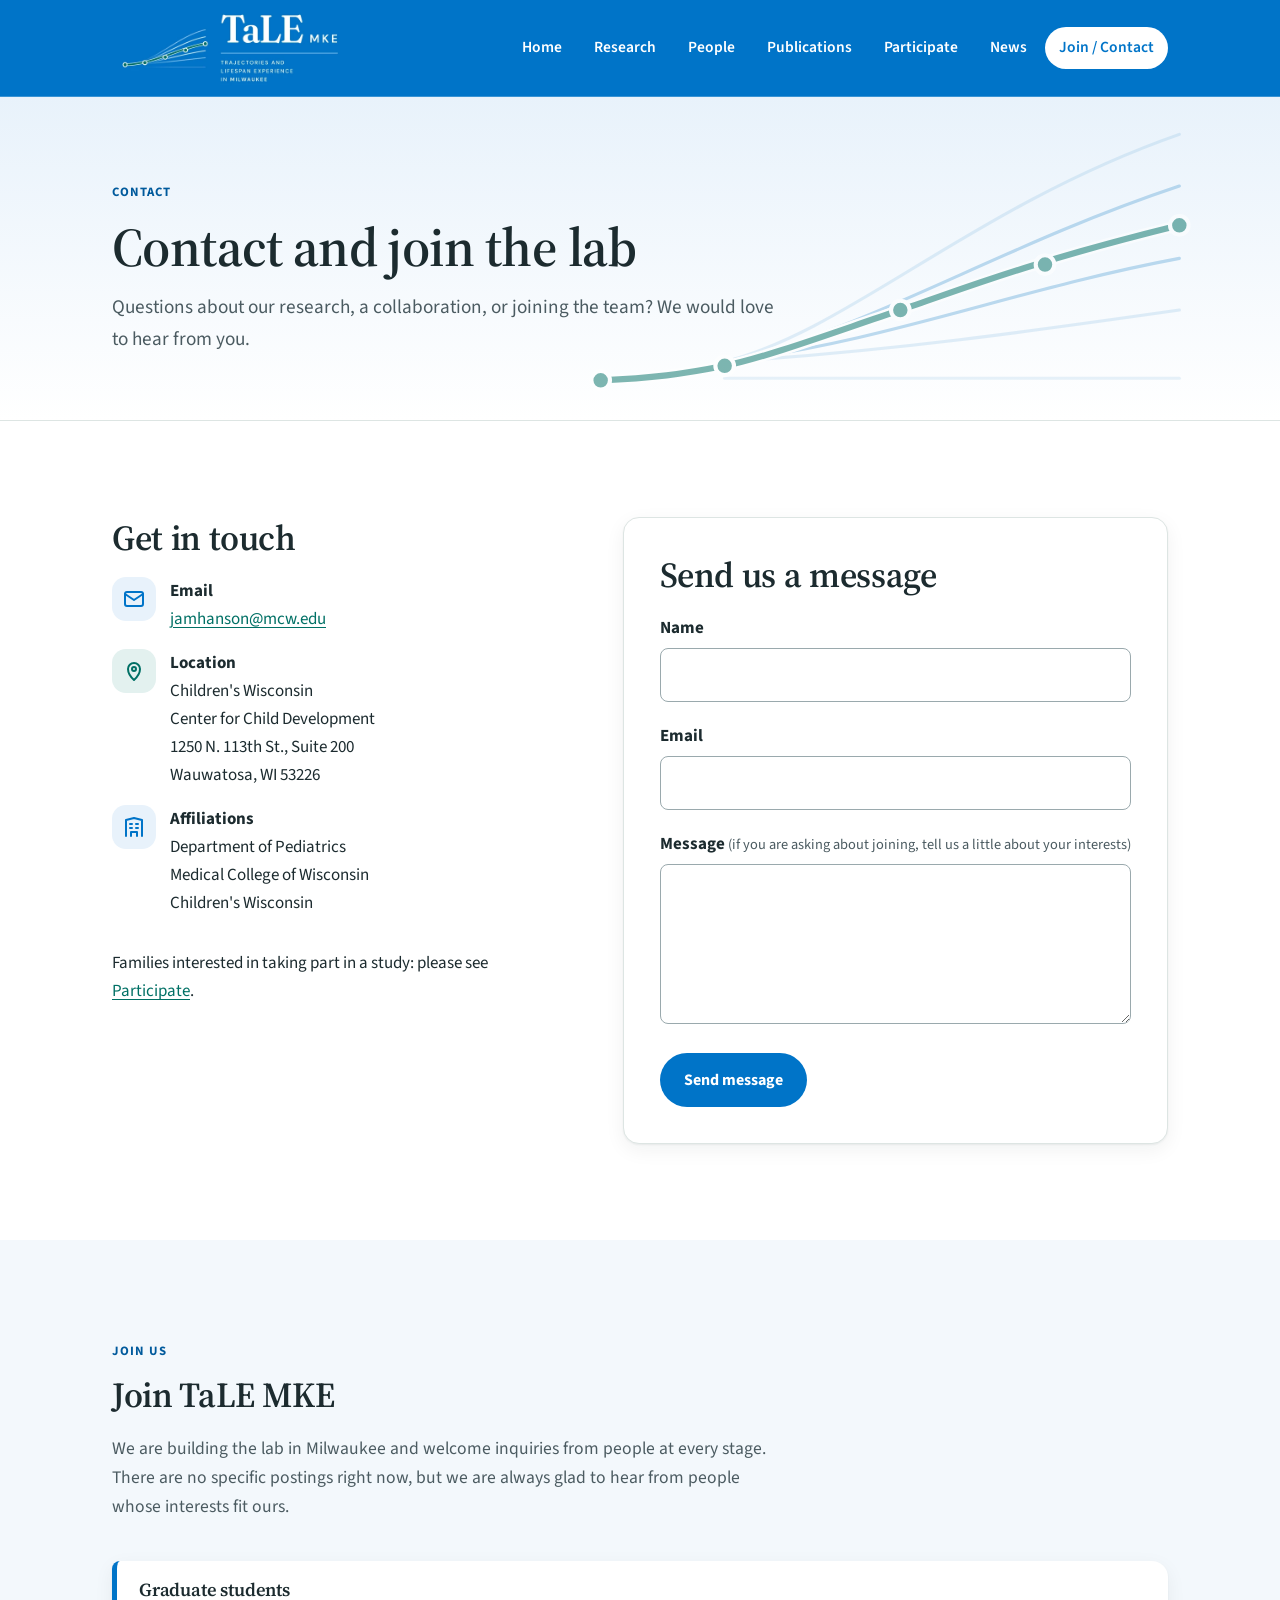
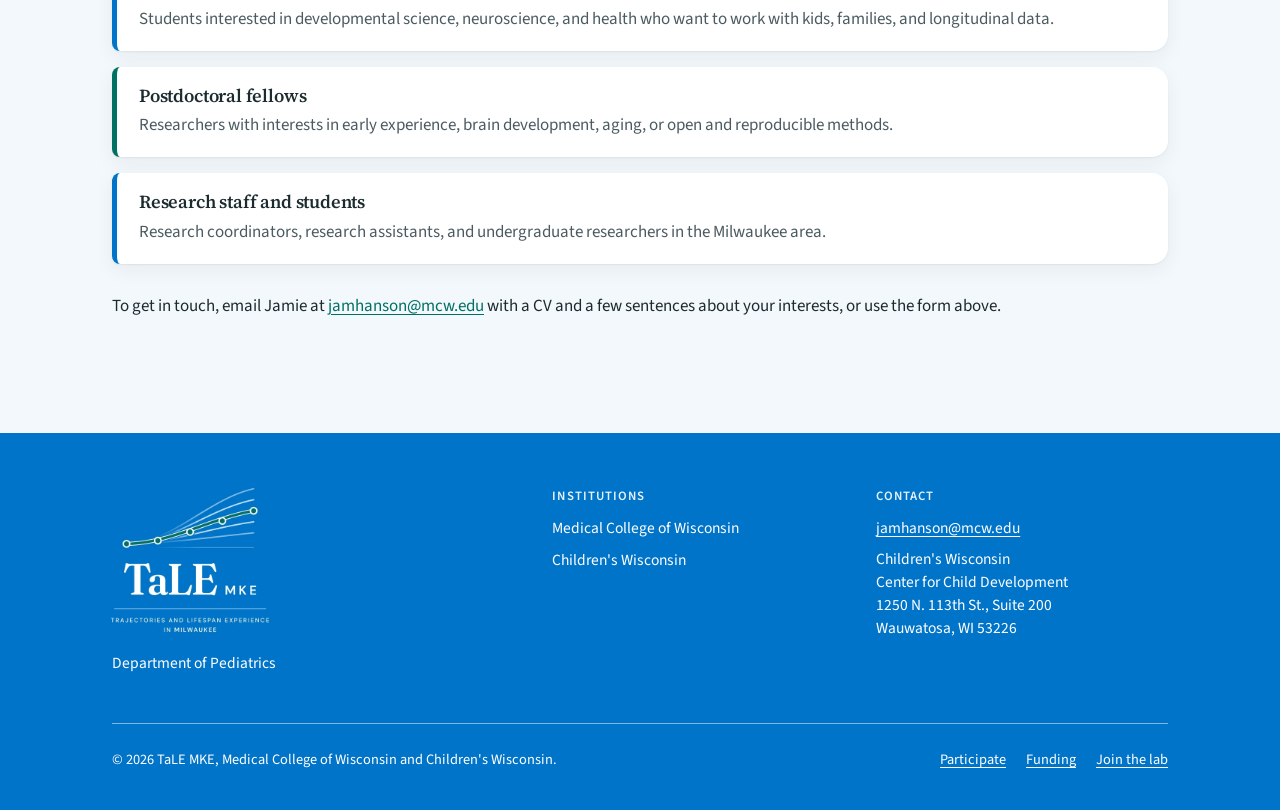
==== commit 7e1882e7: "Round of page edits; add People photo tool - Home: rotate two illustrations (trajectories inside, li" ====
--- a/contact.html
+++ b/contact.html
@@ -9,7 +9,7 @@
   <link rel="preconnect" href="https://fonts.googleapis.com">
   <link rel="preconnect" href="https://fonts.gstatic.com" crossorigin>
   <link href="https://fonts.googleapis.com/css2?family=Source+Sans+3:wght@400;600;700&family=Source+Serif+4:ital,opsz,wght@0,8..60,600;0,8..60,700;1,8..60,500&display=swap" rel="stylesheet">
-  <link rel="stylesheet" href="css/styles.css">
+  <link rel="stylesheet" href="css/styles.css?v=edfb070ce5">
 </head>
 <body>
   <a class="skip-link" href="#main">Skip to main content</a>
@@ -184,6 +184,6 @@
     </div>
   </footer>
 
-  <script src="js/main.js"></script>
+  <script src="js/main.js?v=f0253258f9"></script>
 </body>
 </html>
--- a/css/styles.css
+++ b/css/styles.css
@@ -300,7 +300,7 @@
 .hero .btn-secondary { background: transparent; color: #fff; border-color: #fff; }
 .hero .btn-secondary:hover { background: rgba(255, 255, 255, 0.14); color: #fff; }
 .hero :focus-visible { outline-color: #fff; }
-.hero-media img {
+.hero-media > img {
   border-radius: var(--radius-lg);
   box-shadow: var(--shadow-hover);
   aspect-ratio: 4 / 3;
@@ -641,6 +641,8 @@
 @media (max-width: 760px) { .footer-grid { grid-template-columns: 1fr; } }
 
 .page-hero .container { position: relative; }
+/* Keep the banner graphic inside the content column on wide screens. */
+.page-hero .trajectories { right: max(-40px, calc((100% - var(--container)) / 2)); }
 @media (max-width: 600px) { .page-hero .trajectories { opacity: 0.25; } }
 
 /* --------------------------------------------------------------------------
@@ -699,7 +701,7 @@
 }
 .avatar {
   flex: none;
-  width: 52px; height: 52px;
+  width: 64px; height: 64px;
   display: grid;
   place-items: center;
   border-radius: 50%;
@@ -709,6 +711,7 @@
   letter-spacing: 0.03em;
 }
 .alum:nth-child(even) .avatar { background: var(--color-secondary); }
+.avatar-photo { object-fit: cover; background: var(--color-primary-soft); }
 .alum h4 { font-size: 1.1rem; margin: 2px 0 4px; }
 .alum p { margin: 0; font-size: 0.95rem; }
 .alum-role { color: var(--color-text-muted); }
@@ -787,8 +790,10 @@
   list-style: none;
   padding: 0;
   margin: 0;
-  grid-template-columns: repeat(auto-fill, minmax(200px, 1fr));
-}
+  grid-template-columns: repeat(4, 1fr);
+}
+@media (max-width: 960px) { .grid-involve { grid-template-columns: repeat(2, 1fr); } }
+@media (max-width: 520px) { .grid-involve { grid-template-columns: 1fr; } }
 .involve-card h3 { font-size: 1.1rem; }
 .involve-card p { color: var(--color-text-muted); font-size: 0.97rem; }
 
@@ -850,3 +855,71 @@
 /* Footer extras */
 .site-footer address { line-height: 1.5; }
 .footer-links { display: flex !important; flex-wrap: wrap; gap: 6px 20px !important; }
+
+/* Home hero art: two illustrations crossfade under the transparent logo.
+   12s cycle, 6s per image with a 1s crossfade. The first image stays in flow to size the box. */
+.hero-art {
+  position: relative;
+  margin: 0;
+  border-radius: var(--radius-lg);
+  overflow: hidden;
+  background: var(--color-primary);
+  box-shadow: 0 0 0 2px rgba(255, 255, 255, 0.35), var(--shadow-hover);
+}
+.hero-slide {
+  display: block;
+  width: 100%;
+  height: auto;
+  aspect-ratio: 4 / 3;
+  opacity: 0;
+  animation: hero-fade 12s linear infinite;
+}
+.hero-slide + .hero-slide { position: absolute; inset: 0; }
+.hero-slide:nth-of-type(1) { animation-delay: -1s; }
+.hero-slide:nth-of-type(2) { animation-delay: 5s; }
+@keyframes hero-fade {
+  0% { opacity: 0; }
+  8.33% { opacity: 1; }   /* 1s fade in */
+  50% { opacity: 1; }     /* hold to 6s */
+  58.33% { opacity: 0; }  /* 1s fade out */
+  100% { opacity: 0; }
+}
+.hero-art.is-paused .hero-slide { animation-play-state: paused; }
+@media (prefers-reduced-motion: reduce) {
+  .hero-slide { animation: none; }
+  .hero-slide:nth-of-type(1) { opacity: 1; }
+  .hero-art-toggle { display: none; }
+}
+
+.hero-art-toggle {
+  position: absolute;
+  top: 12px;
+  right: 12px;
+  width: 36px;
+  height: 36px;
+  display: grid;
+  place-items: center;
+  border: 1px solid rgba(255, 255, 255, 0.6);
+  border-radius: 50%;
+  background: rgba(0, 79, 138, 0.55);
+  color: #fff;
+  cursor: pointer;
+}
+.hero-art-toggle:hover { background: rgba(0, 79, 138, 0.85); }
+.icon-pause { width: 10px; height: 12px; border-left: 3px solid currentColor; border-right: 3px solid currentColor; }
+.hero-art.is-paused .icon-pause {
+  width: 0; height: 0;
+  border-style: solid;
+  border-width: 7px 0 7px 11px;
+  border-color: transparent transparent transparent currentColor;
+  margin-left: 3px;
+}
+.hero-art-logo {
+  position: absolute;
+  left: 50%;
+  bottom: 4%;
+  width: 78%;
+  height: auto;
+  transform: translateX(-50%);
+  filter: drop-shadow(0 2px 8px rgba(0, 40, 80, 0.35));
+}
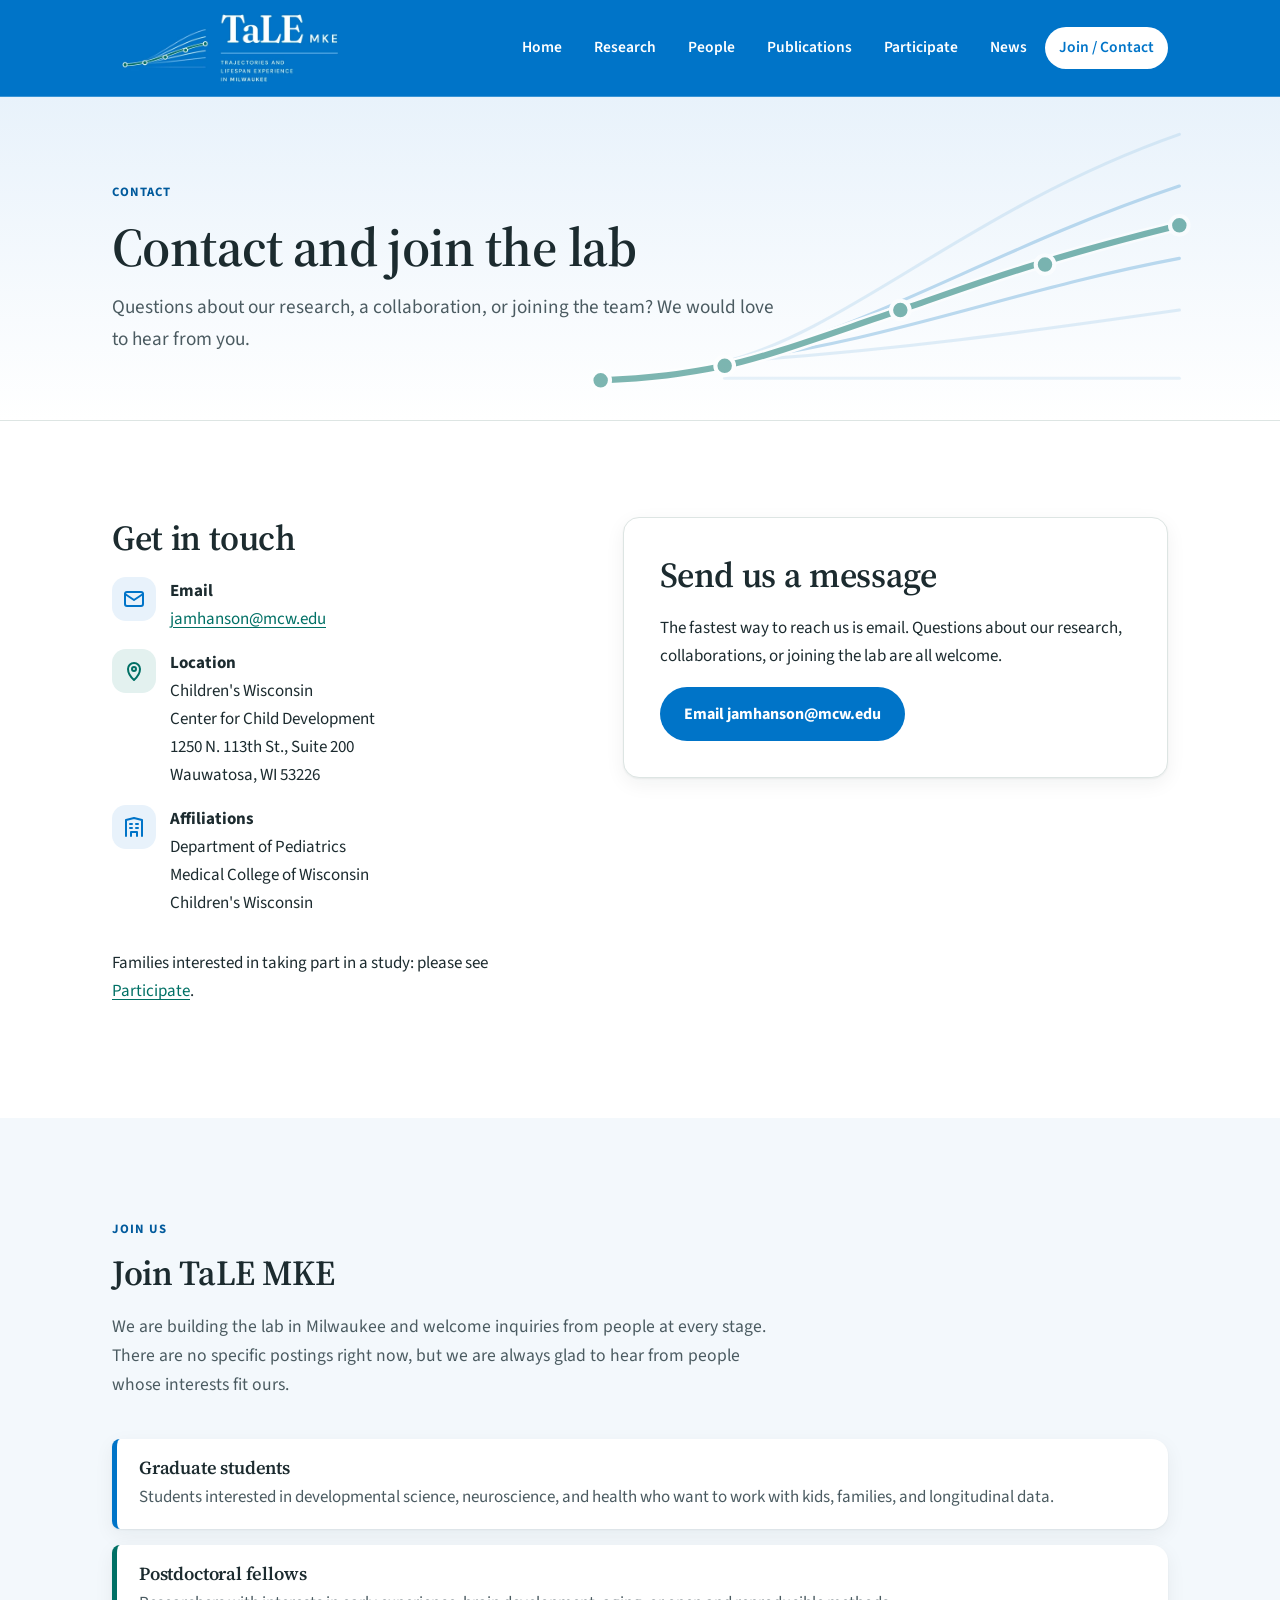
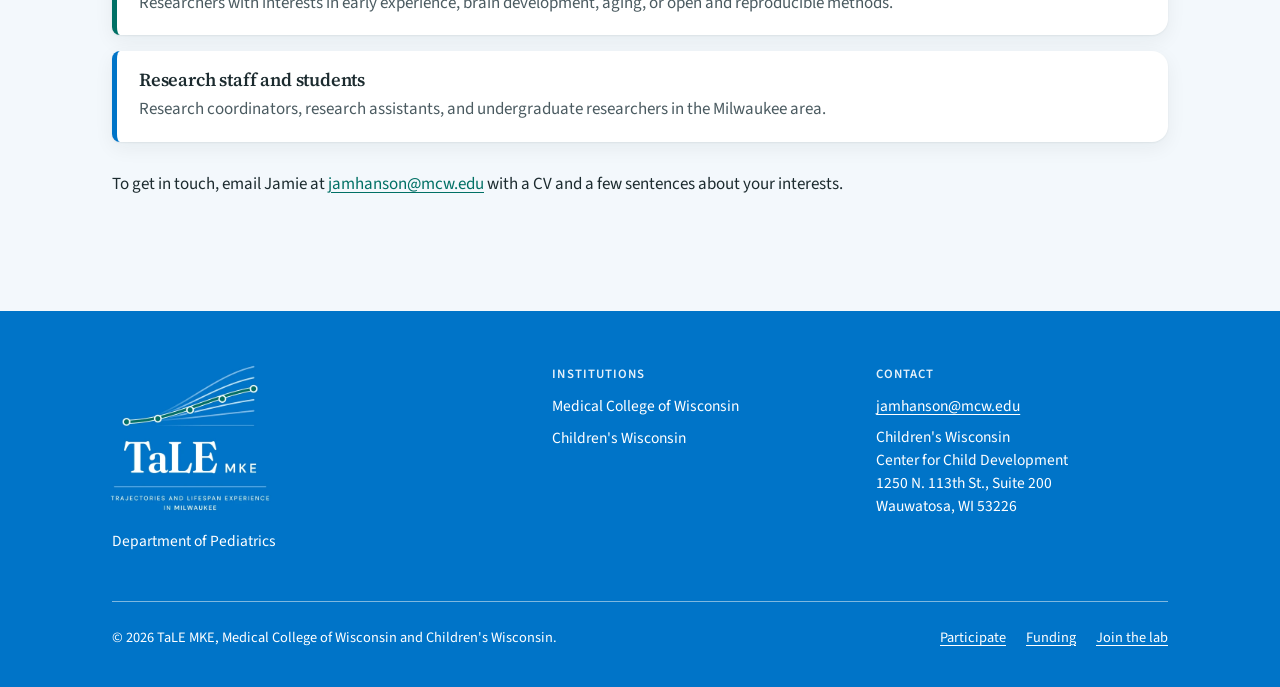
==== commit 86d3c045: "People links and photos, publication cleanup, news seasons, email contact - People: collaborators be" ====
--- a/contact.html
+++ b/contact.html
@@ -9,7 +9,7 @@
   <link rel="preconnect" href="https://fonts.googleapis.com">
   <link rel="preconnect" href="https://fonts.gstatic.com" crossorigin>
   <link href="https://fonts.googleapis.com/css2?family=Source+Sans+3:wght@400;600;700&family=Source+Serif+4:ital,opsz,wght@0,8..60,600;0,8..60,700;1,8..60,500&display=swap" rel="stylesheet">
-  <link rel="stylesheet" href="css/styles.css?v=edfb070ce5">
+  <link rel="stylesheet" href="css/styles.css?v=d797641f1d">
 </head>
 <body>
   <a class="skip-link" href="#main">Skip to main content</a>
@@ -91,35 +91,11 @@
           <p>Families interested in taking part in a study: please see <a href="participate.html">Participate</a>.</p>
         </div>
 
-        <div class="card form-card">
+        <div class="card form-card email-card">
           <h2 id="form-title">Send us a message</h2>
-          <!--
-            FRONT END ONLY. This form does not send anything yet.
-            To wire it up (e.g. Formspree), set FORM_ENDPOINT in js/main.js and
-            put the same URL in action="" below (used when JavaScript is off).
-          -->
-          <form class="js-form" id="contact-form" action="" method="POST" novalidate aria-labelledby="form-title">
-            <input type="hidden" name="_form" value="contact">
-            <div class="field">
-              <label for="name">Name</label>
-              <input id="name" name="name" type="text" autocomplete="name" required
-                     data-error="Please enter your name." aria-describedby="name-error">
-              <p class="field-error" id="name-error" aria-live="polite"></p>
-            </div>
-            <div class="field">
-              <label for="email">Email</label>
-              <input id="email" name="email" type="email" autocomplete="email" required
-                     data-error="Please enter a valid email address, like name@example.com." aria-describedby="email-error">
-              <p class="field-error" id="email-error" aria-live="polite"></p>
-            </div>
-            <div class="field">
-              <label for="message">Message <span class="hint">(if you are asking about joining, tell us a little about your interests)</span></label>
-              <textarea id="message" name="message" required data-error="Please enter a message." aria-describedby="message-error"></textarea>
-              <p class="field-error" id="message-error" aria-live="polite"></p>
-            </div>
-            <button class="btn btn-primary" type="submit">Send message</button>
-            <p class="form-status" role="status" aria-live="polite"></p>
-          </form>
+          <p>The fastest way to reach us is email. Questions about our research, collaborations, or
+          joining the lab are all welcome.</p>
+          <a class="btn btn-primary" href="mailto:jamhanson@mcw.edu?subject=TaLE%20MKE">Email jamhanson@mcw.edu</a>
         </div>
       </div>
     </section>
@@ -147,7 +123,7 @@
             </li>
         </ul>
         <p style="margin-top:28px">To get in touch, email Jamie at <a href="mailto:jamhanson@mcw.edu">jamhanson@mcw.edu</a> with a CV
-        and a few sentences about your interests, or use the form above.</p>
+        and a few sentences about your interests.</p>
       </div>
     </section>
   </main>
@@ -184,6 +160,6 @@
     </div>
   </footer>
 
-  <script src="js/main.js?v=f0253258f9"></script>
+  <script src="js/main.js?v=6934fd35f8"></script>
 </body>
 </html>
--- a/css/styles.css
+++ b/css/styles.css
@@ -711,7 +711,11 @@
   letter-spacing: 0.03em;
 }
 .alum:nth-child(even) .avatar { background: var(--color-secondary); }
-.avatar-photo { object-fit: cover; background: var(--color-primary-soft); }
+.avatar-photo {
+  object-fit: cover;
+  background: var(--color-primary-soft);
+  box-shadow: 0 0 0 3px var(--color-primary-soft);  /* keeps white-background photos from blending into the card */
+}
 .alum h4 { font-size: 1.1rem; margin: 2px 0 4px; }
 .alum p { margin: 0; font-size: 0.95rem; }
 .alum-role { color: var(--color-text-muted); }
@@ -923,3 +927,8 @@
   transform: translateX(-50%);
   filter: drop-shadow(0 2px 8px rgba(0, 40, 80, 0.35));
 }
+
+/* Collaborator cards: name links to the faculty page */
+.collab-card h4 a { color: var(--color-text); text-decoration: none; }
+.collab-card h4 a:hover { color: var(--color-primary); text-decoration: underline; }
+.collab-card h4 a::after { content: " \2197"; font-size: 0.8em; color: var(--color-primary); }
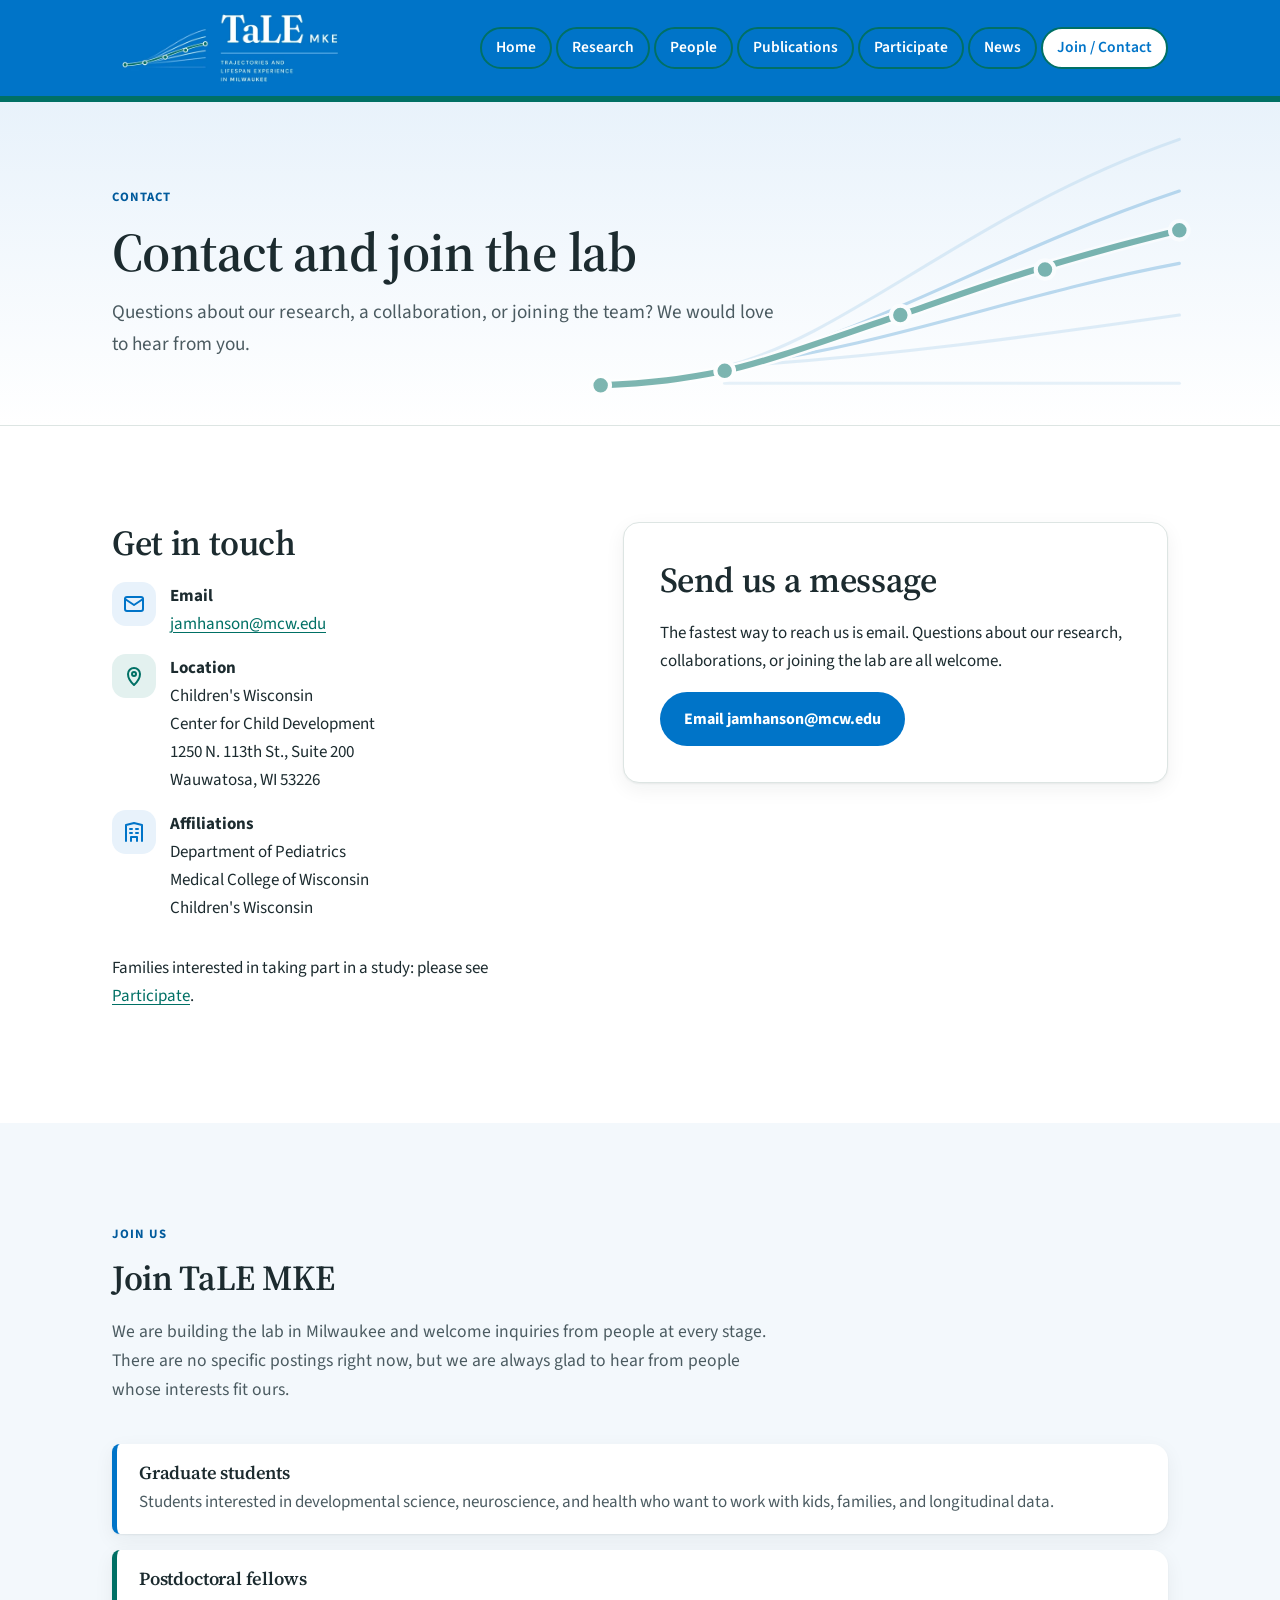
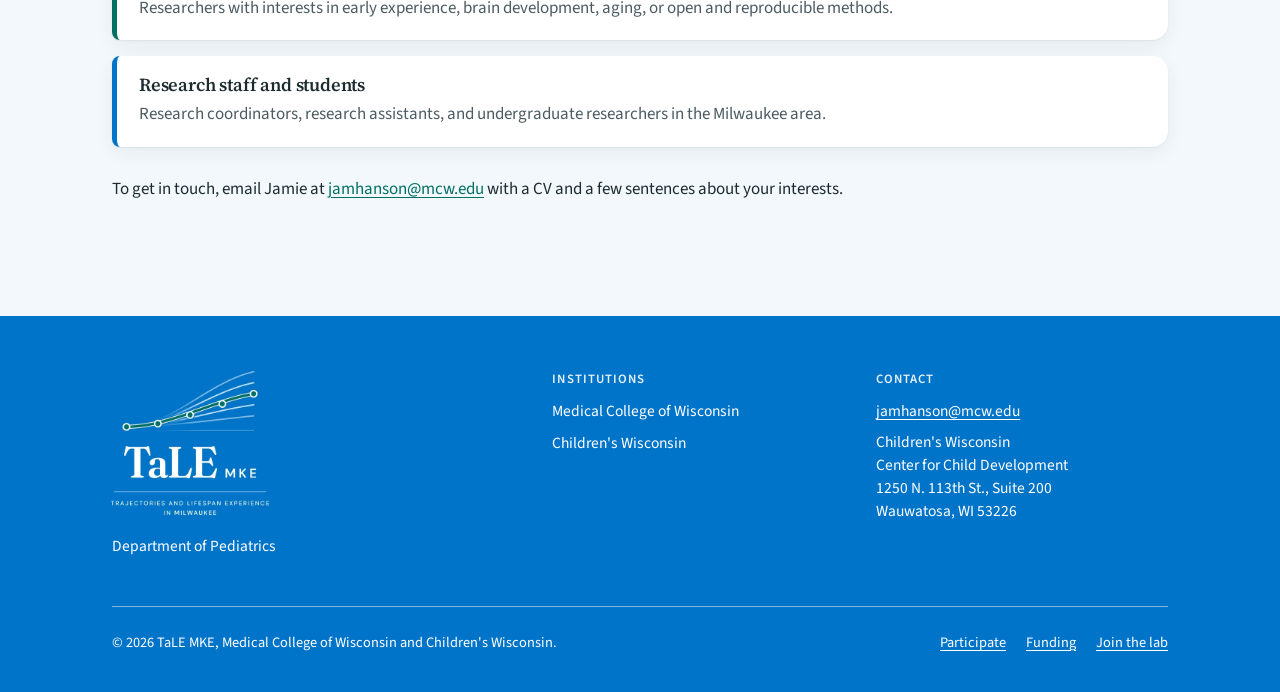
==== commit f1367777: "Add MCW green bar under the header and green outlines on nav items MCW green matches mcw.edu's most-" ====
--- a/contact.html
+++ b/contact.html
@@ -9,7 +9,7 @@
   <link rel="preconnect" href="https://fonts.googleapis.com">
   <link rel="preconnect" href="https://fonts.gstatic.com" crossorigin>
   <link href="https://fonts.googleapis.com/css2?family=Source+Sans+3:wght@400;600;700&family=Source+Serif+4:ital,opsz,wght@0,8..60,600;0,8..60,700;1,8..60,500&display=swap" rel="stylesheet">
-  <link rel="stylesheet" href="css/styles.css?v=d797641f1d">
+  <link rel="stylesheet" href="css/styles.css?v=afecc81006">
 </head>
 <body>
   <a class="skip-link" href="#main">Skip to main content</a>
--- a/css/styles.css
+++ b/css/styles.css
@@ -134,7 +134,7 @@
   top: 0;
   z-index: 50;
   background: var(--color-primary);
-  border-bottom: 1px solid rgba(255, 255, 255, 0.22);
+  border-bottom: 6px solid var(--color-secondary);  /* MCW green bar (mcw.edu uses #007066) */
 }
 .header-inner {
   display: flex;
@@ -189,7 +189,8 @@
 }
 .site-nav a {
   display: block;
-  padding: 8px 14px;
+  padding: 6px 14px;
+  border: 2px solid var(--color-secondary);  /* MCW green outline */
   border-radius: 999px;
   color: #fff;
   text-decoration: none;
@@ -207,13 +208,13 @@
     position: absolute;
     left: 0; right: 0; top: 100%;
     background: var(--color-primary);
-    border-bottom: 1px solid rgba(255, 255, 255, 0.22);
+    border-bottom: 6px solid var(--color-secondary);
     box-shadow: 0 12px 24px rgba(0, 40, 80, 0.2);
     display: none;
   }
   .site-nav.is-open { display: block; }
   .site-nav ul { flex-direction: column; padding: 12px var(--gutter) 20px; gap: 2px; }
-  .site-nav a { padding: 12px 14px; border-radius: var(--radius-sm); }
+  .site-nav a { padding: 10px 14px; border-radius: var(--radius-sm); }
   /* Without JS the toggle does nothing, so show the menu inline instead. */
   .no-js .nav-toggle { display: none; }
   .no-js .site-nav { display: block; position: static; box-shadow: none; border: 0; }
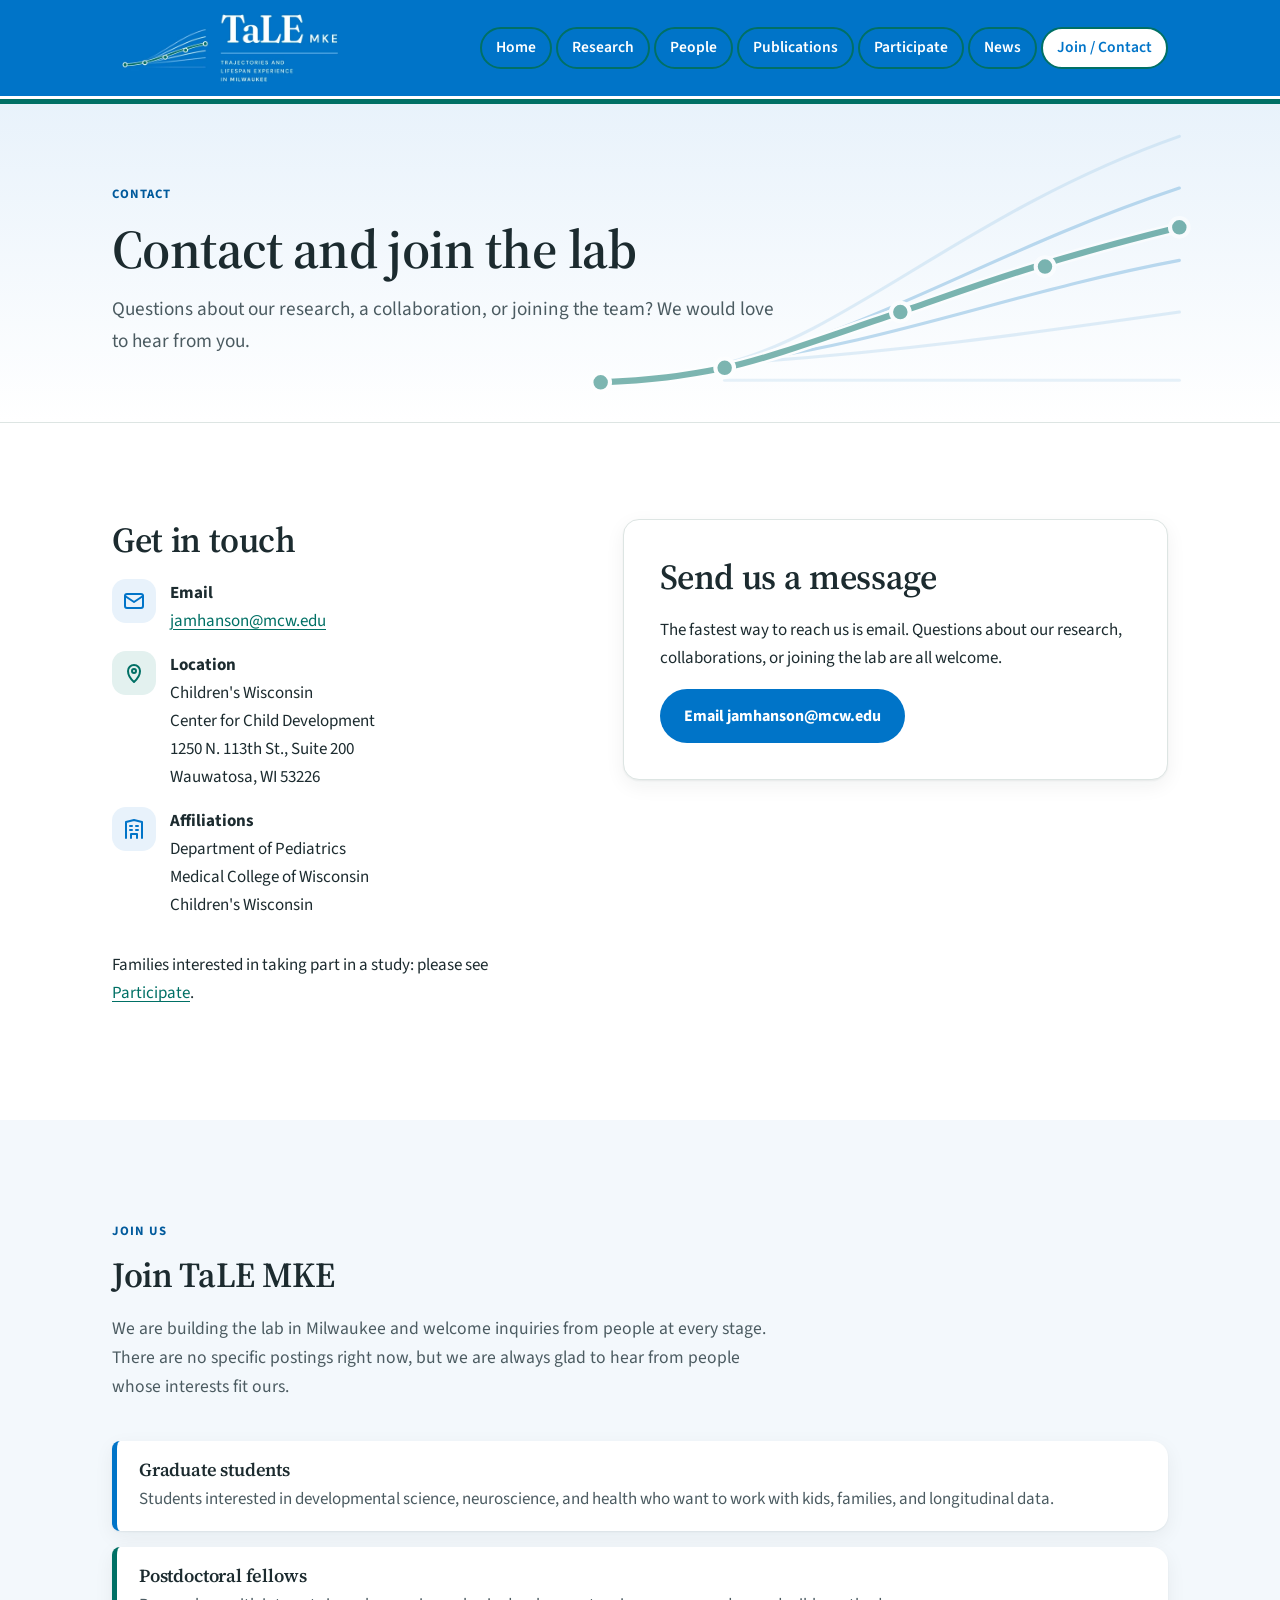
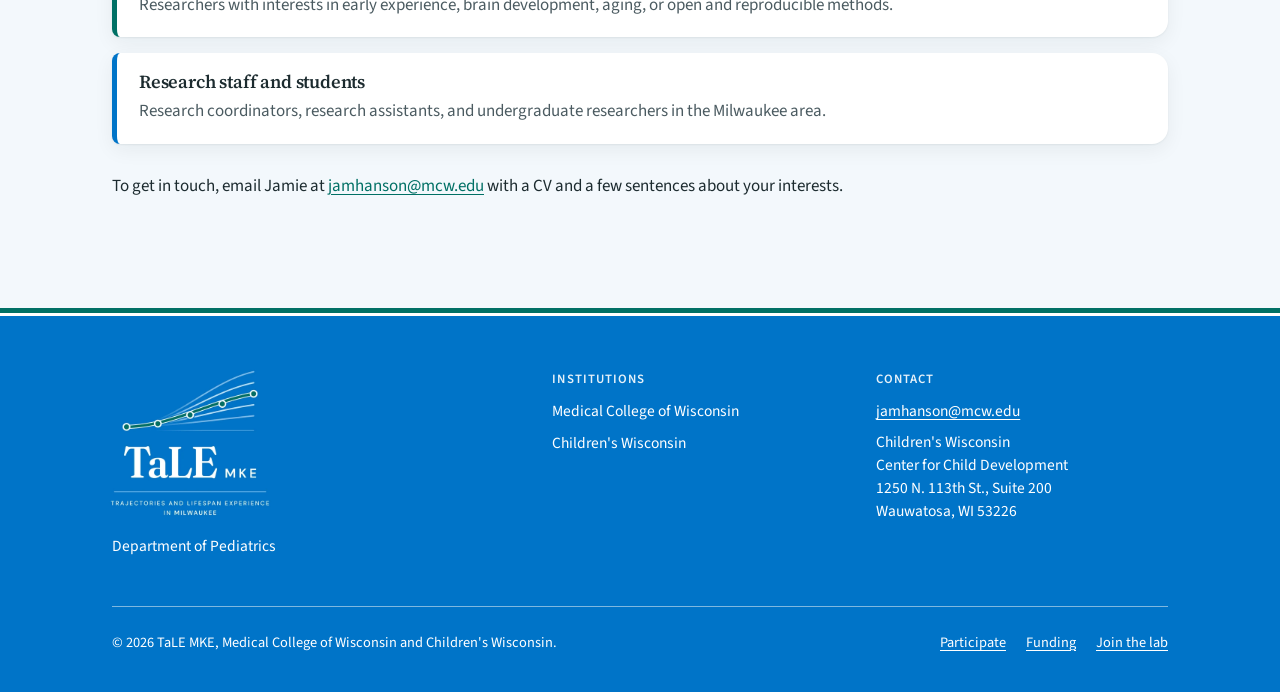
==== commit 91853af0: "Two-tone white and MCW green bars on header and footer Header: blue, 3px white, then 5px MCW green. " ====
--- a/contact.html
+++ b/contact.html
@@ -9,7 +9,7 @@
   <link rel="preconnect" href="https://fonts.googleapis.com">
   <link rel="preconnect" href="https://fonts.gstatic.com" crossorigin>
   <link href="https://fonts.googleapis.com/css2?family=Source+Sans+3:wght@400;600;700&family=Source+Serif+4:ital,opsz,wght@0,8..60,600;0,8..60,700;1,8..60,500&display=swap" rel="stylesheet">
-  <link rel="stylesheet" href="css/styles.css?v=afecc81006">
+  <link rel="stylesheet" href="css/styles.css?v=8952edb966">
 </head>
 <body>
   <a class="skip-link" href="#main">Skip to main content</a>
--- a/css/styles.css
+++ b/css/styles.css
@@ -134,7 +134,9 @@
   top: 0;
   z-index: 50;
   background: var(--color-primary);
-  border-bottom: 6px solid var(--color-secondary);  /* MCW green bar (mcw.edu uses #007066) */
+  /* Two-tone bar under the header: white on top, MCW green below (mcw.edu uses #007066). */
+  border-bottom: 3px solid #fff;
+  box-shadow: 0 5px 0 var(--color-secondary);
 }
 .header-inner {
   display: flex;
@@ -208,8 +210,8 @@
     position: absolute;
     left: 0; right: 0; top: 100%;
     background: var(--color-primary);
-    border-bottom: 6px solid var(--color-secondary);
-    box-shadow: 0 12px 24px rgba(0, 40, 80, 0.2);
+    border-bottom: 3px solid #fff;
+    box-shadow: 0 5px 0 var(--color-secondary), 0 12px 24px rgba(0, 40, 80, 0.2);
     display: none;
   }
   .site-nav.is-open { display: block; }
@@ -613,6 +615,9 @@
 .site-footer {
   background: var(--color-primary);
   color: #fff;
+  /* Two-tone bar mirroring the header: MCW green on the outside, white against the blue. */
+  border-top: 3px solid #fff;
+  box-shadow: 0 -5px 0 var(--color-secondary);
   padding: 56px 0 32px;
   font-size: 0.97rem;
 }
